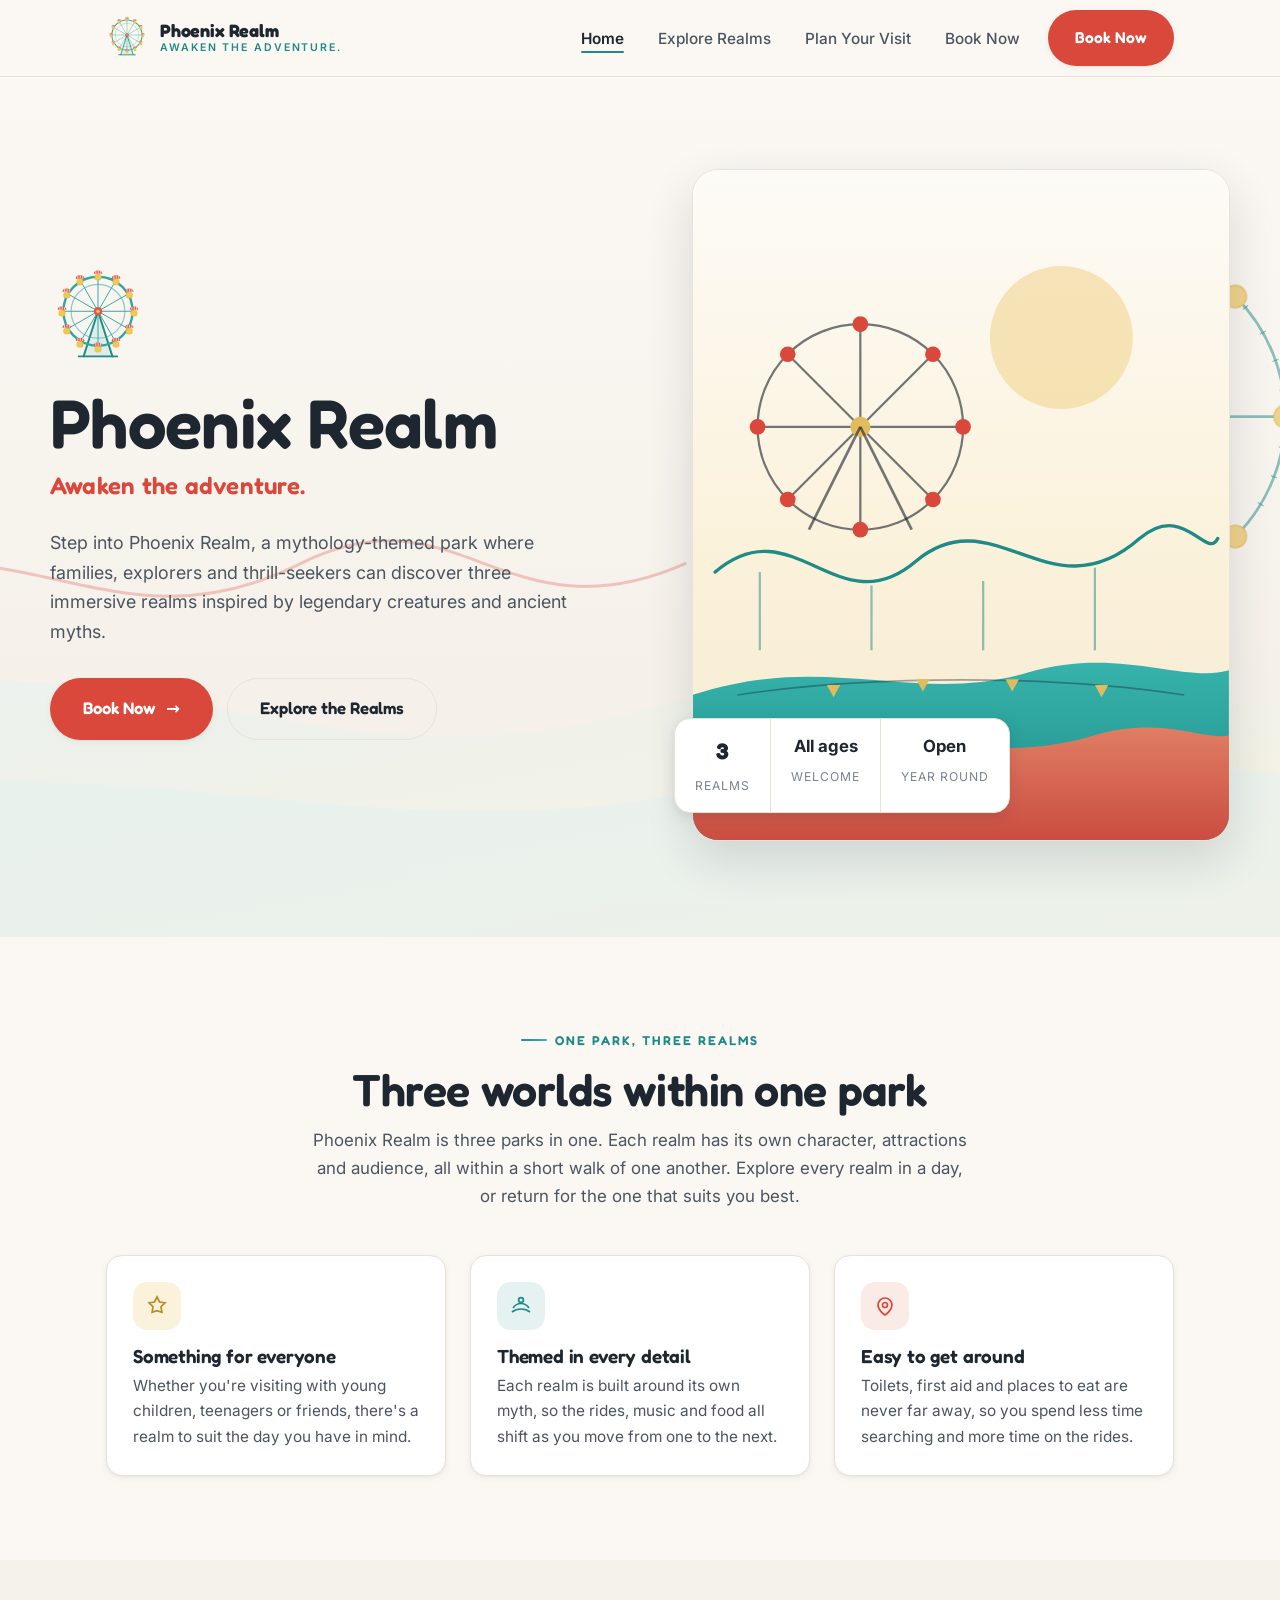
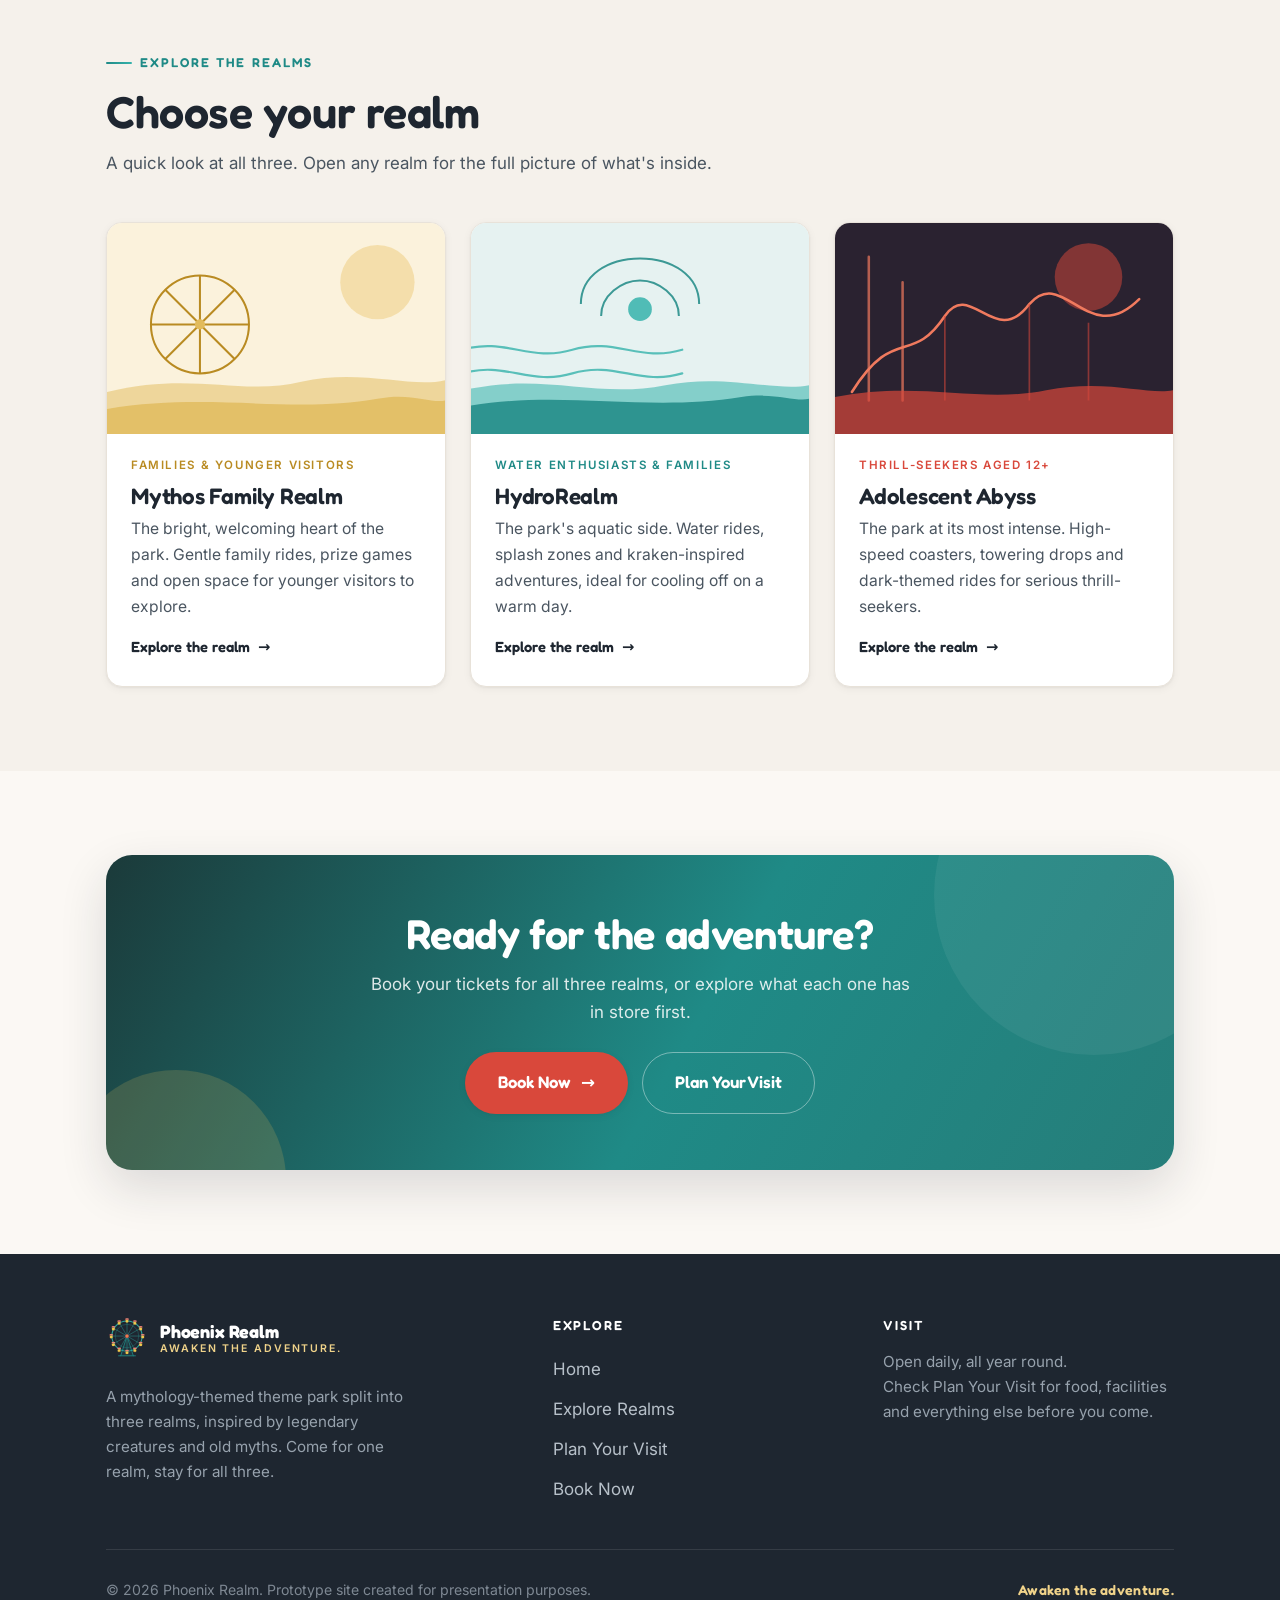
==== index.html @ ed914e1c "Add live open/closed status to opening hours - Badge on the Opening Hours card shows "Open now · clo" ====
<!DOCTYPE html>
<html lang="en">
<head>
  <meta charset="UTF-8" />
  <meta name="viewport" content="width=device-width, initial-scale=1.0" />
  <title>Phoenix Realm — Awaken the adventure.</title>
  <meta name="description" content="Phoenix Realm is a mythology-themed park with three realms inspired by legendary creatures and ancient myths. Awaken the adventure." />
  <link rel="icon" type="image/svg+xml" href="assets/logo.svg?v=17" />
  <link rel="preconnect" href="https://fonts.googleapis.com" />
  <link rel="preconnect" href="https://fonts.gstatic.com" crossorigin />
  <link href="https://fonts.googleapis.com/css2?family=Fredoka:wght@400;500;600;700&family=Inter:wght@400;500;600&display=swap" rel="stylesheet" />
  <link rel="stylesheet" href="css/styles.css?v=17" />
</head>
<body>

  <!-- ============ NAVBAR ============ -->
  <header class="nav" id="top">
    <div class="container nav__inner">
      <a class="brand" href="index.html" aria-label="Phoenix Realm home">
        <img class="brand__logo" src="assets/logo.svg?v=17" alt="Phoenix Realm logo" />
        <span class="brand__text">
          <span class="brand__name">Phoenix Realm</span>
          <span class="brand__tag">Awaken the adventure.</span>
        </span>
      </a>
      <nav class="nav__actions" aria-label="Primary">
        <ul class="nav__links">
          <li><a class="nav__link" href="index.html">Home</a></li>
          <li><a class="nav__link" href="realms.html">Explore Realms</a></li>
          <li><a class="nav__link" href="plan.html">Plan Your Visit</a></li>
          <li><a class="nav__link" href="book.html">Book Now</a></li>
          <li><a class="btn nav__cta" href="book.html">Book Now</a></li>
        </ul>
        <button class="nav__toggle" type="button" aria-label="Toggle navigation" aria-expanded="false" aria-controls="primary-nav"><span></span></button>
      </nav>
    </div>
  </header>

  <main>
    <!-- ============ HERO ============ -->
    <section class="hero">
      <div class="hero__bg" aria-hidden="true">
        <svg viewBox="0 0 1440 760" preserveAspectRatio="xMidYMid slice" xmlns="http://www.w3.org/2000/svg">
          <defs>
            <linearGradient id="sky" x1="0" y1="0" x2="0" y2="1">
              <stop offset="0" stop-color="#FBF8F4"/>
              <stop offset="1" stop-color="#F3EEE6"/>
            </linearGradient>
            <linearGradient id="flow1" x1="0" y1="0" x2="1" y2="1">
              <stop offset="0" stop-color="#E6F2F1"/>
              <stop offset="1" stop-color="#FBF2DC"/>
            </linearGradient>
          </defs>
          <rect width="1440" height="760" fill="url(#sky)"/>
          <!-- flowing shapes -->
          <path d="M-50 560 C260 470 420 640 720 560 C1010 485 1180 610 1500 520 L1500 800 L-50 800 Z" fill="url(#flow1)" opacity="0.7"/>
          <path d="M-50 640 C300 580 500 700 820 620 C1120 545 1260 660 1500 600 L1500 800 L-50 800 Z" fill="#E6F2F1" opacity="0.55"/>
          <!-- ferris wheel silhouette (clean line) -->
          <g transform="translate(1140 300)" stroke="#1F8A86" stroke-opacity="0.5" fill="none" stroke-width="2.4">
            <circle cx="0" cy="0" r="150"/>
            <circle cx="0" cy="0" r="150" stroke-dasharray="1 26" stroke-width="6"/>
            <circle cx="0" cy="0" r="16" fill="#E2BB5C" stroke="none"/>
            <g>
              <line x1="0" y1="0" x2="0" y2="-150"/><line x1="0" y1="0" x2="0" y2="150"/>
              <line x1="0" y1="0" x2="-150" y2="0"/><line x1="0" y1="0" x2="150" y2="0"/>
              <line x1="0" y1="0" x2="106" y2="-106"/><line x1="0" y1="0" x2="-106" y2="-106"/>
              <line x1="0" y1="0" x2="106" y2="106"/><line x1="0" y1="0" x2="-106" y2="106"/>
            </g>
            <g fill="#F0D38A" stroke="#E2BB5C" stroke-width="1.6">
              <circle cx="0" cy="-150" r="10"/><circle cx="0" cy="150" r="10"/>
              <circle cx="-150" cy="0" r="10"/><circle cx="150" cy="0" r="10"/>
              <circle cx="106" cy="-106" r="10"/><circle cx="-106" cy="-106" r="10"/>
              <circle cx="106" cy="106" r="10"/><circle cx="-106" cy="106" r="10"/>
            </g>
            <line x1="-70" y1="150" x2="0" y2="6" stroke-width="3"/>
            <line x1="70" y1="150" x2="0" y2="6" stroke-width="3"/>
          </g>
          <!-- faint coaster line -->
          <path d="M-40 470 C160 360 240 520 420 430 C560 360 600 500 760 430" fill="none" stroke="#D9483B" stroke-opacity="0.28" stroke-width="2.6" stroke-linecap="round"/>
        </svg>
      </div>

      <div class="container hero__inner">
        <div class="hero__copy reveal">
          <img class="hero__logo" src="assets/logo.svg?v=17" alt="Phoenix Realm" />
          <h1>Phoenix Realm</h1>
          <p class="hero__slogan">Awaken the adventure.</p>
          <p class="hero__intro">Step into Phoenix Realm, a mythology-themed park where families, explorers and thrill-seekers can discover three immersive realms inspired by legendary creatures and ancient myths.</p>
          <div class="hero__actions">
            <a class="btn btn--lg" href="book.html">Book Now <span class="arrow" aria-hidden="true">&rarr;</span></a>
            <a class="btn btn--ghost btn--lg" href="realms.html">Explore the Realms</a>
          </div>
        </div>

        <div class="hero__art reveal">
          <div class="hero__art-card">
            <svg viewBox="0 0 480 600" preserveAspectRatio="xMidYMid slice" xmlns="http://www.w3.org/2000/svg" role="img" aria-label="Stylised illustration of the Phoenix Realm park at dusk">
              <defs>
                <linearGradient id="hg" x1="0" y1="0" x2="0" y2="1">
                  <stop offset="0" stop-color="#FDFBF7"/>
                  <stop offset="0.55" stop-color="#FBF2DC"/>
                  <stop offset="1" stop-color="#F6E9CF"/>
                </linearGradient>
                <linearGradient id="hill" x1="0" y1="0" x2="0" y2="1">
                  <stop offset="0" stop-color="#36B3AC"/>
                  <stop offset="1" stop-color="#1F8A86"/>
                </linearGradient>
                <linearGradient id="hill2" x1="0" y1="0" x2="0" y2="1">
                  <stop offset="0" stop-color="#F07A5E"/>
                  <stop offset="1" stop-color="#D9483B"/>
                </linearGradient>
              </defs>
              <rect width="480" height="600" fill="url(#hg)"/>
              <circle cx="330" cy="150" r="64" fill="#F0D38A" opacity="0.55"/>
              <!-- ferris wheel -->
              <g transform="translate(150 230)" stroke="#1E2630" stroke-opacity="0.62" fill="none" stroke-width="2">
                <circle r="92"/>
                <g>
                  <line x2="0" y2="-92"/><line x2="0" y2="92"/><line x1="-92" x2="92"/>
                  <line x1="-65" y1="-65" x2="65" y2="65"/><line x1="65" y1="-65" x2="-65" y2="65"/>
                </g>
                <g fill="#D9483B" stroke="none">
                  <circle cy="-92" r="7"/><circle cy="92" r="7"/><circle cx="-92" r="7"/><circle cx="92" r="7"/>
                  <circle cx="-65" cy="-65" r="7"/><circle cx="65" cy="65" r="7"/><circle cx="65" cy="-65" r="7"/><circle cx="-65" cy="65" r="7"/>
                </g>
                <circle r="9" fill="#E2BB5C" stroke="none"/>
                <line x1="-46" y1="92" y2="0" stroke-width="2.4"/><line x1="46" y1="92" y2="0" stroke-width="2.4"/>
              </g>
              <!-- coaster track -->
              <path d="M20 360 C90 300 130 410 200 350 C270 292 320 400 400 330 C440 296 460 350 470 330" fill="none" stroke="#1F8A86" stroke-width="3" stroke-linecap="round"/>
              <g stroke="#1F8A86" stroke-width="2" opacity="0.5">
                <line x1="60" y1="360" x2="60" y2="430"/><line x1="160" y1="372" x2="160" y2="430"/>
                <line x1="260" y1="368" x2="260" y2="430"/><line x1="360" y1="356" x2="360" y2="430"/>
              </g>
              <!-- hills -->
              <path d="M0 470 C120 430 200 480 300 450 C380 426 440 460 480 448 L480 600 L0 600 Z" fill="url(#hill)"/>
              <path d="M0 520 C140 486 250 540 360 506 C420 488 460 512 480 506 L480 600 L0 600 Z" fill="url(#hill2)" opacity="0.92"/>
              <!-- pennant flags -->
              <g stroke="#1E2630" stroke-opacity="0.4" stroke-width="1.4" fill="none">
                <path d="M40 470 C160 452 320 452 440 470"/>
              </g>
              <g fill="#E2BB5C">
                <path d="M120 461 l12 0 -6 11 z"/><path d="M200 456 l12 0 -6 11 z"/><path d="M280 456 l12 0 -6 11 z"/><path d="M360 461 l12 0 -6 11 z"/>
              </g>
            </svg>
          </div>
          <div class="hero__stats" aria-hidden="true">
            <div class="hero__stat"><b>3</b><span>Realms</span></div>
            <div class="hero__stat"><b class="is-word">All ages</b><span>Welcome</span></div>
            <div class="hero__stat"><b class="is-word">Open</b><span>Year round</span></div>
          </div>
        </div>
      </div>
    </section>

    <!-- ============ INTRO / VALUE ============ -->
    <section class="section">
      <div class="container">
        <div class="section-head section-head--center reveal">
          <span class="eyebrow eyebrow--center">One park, three realms</span>
          <h2>Three worlds within one park</h2>
          <p>Phoenix Realm is three parks in one. Each realm has its own character, attractions and audience, all within a short walk of one another. Explore every realm in a day, or return for the one that suits you best.</p>
        </div>
        <div class="grid grid--3">
          <article class="card feature reveal">
            <div class="chip chip--gold" aria-hidden="true">
              <svg viewBox="0 0 24 24"><path d="M12 3l2.5 5 5.5.8-4 3.9.9 5.5L12 16.6 7.1 18.2 8 12.7 4 8.8 9.5 8 12 3z"/></svg>
            </div>
            <h3>Something for everyone</h3>
            <p>Whether you're visiting with young children, teenagers or friends, there's a realm to suit the day you have in mind.</p>
          </article>
          <article class="card feature reveal">
            <div class="chip" aria-hidden="true">
              <svg viewBox="0 0 24 24"><path d="M4 14c2-3 4.5-4.5 8-4.5S18 11 20 14"/><path d="M3 18c2.5-2 5.5-3 9-3s6.5 1 9 3"/><circle cx="12" cy="6" r="2.4"/></svg>
            </div>
            <h3>Themed in every detail</h3>
            <p>Each realm is built around its own myth, so the rides, music and food all shift as you move from one to the next.</p>
          </article>
          <article class="card feature reveal">
            <div class="chip chip--coral" aria-hidden="true">
              <svg viewBox="0 0 24 24"><path d="M12 21s-7-4.4-7-10a7 7 0 0114 0c0 5.6-7 10-7 10z"/><circle cx="12" cy="11" r="2.5"/></svg>
            </div>
            <h3>Easy to get around</h3>
            <p>Toilets, first aid and places to eat are never far away, so you spend less time searching and more time on the rides.</p>
          </article>
        </div>
      </div>
    </section>

    <!-- ============ REALM PREVIEW ============ -->
    <section class="section section--alt">
      <div class="container">
        <div class="section-head reveal">
          <span class="eyebrow">Explore the realms</span>
          <h2>Choose your realm</h2>
          <p>A quick look at all three. Open any realm for the full picture of what's inside.</p>
        </div>
        <div class="grid grid--3">
          <!-- Mythos -->
          <article class="realm-card reveal">
            <div class="realm-card__art">
              <svg viewBox="0 0 400 250" preserveAspectRatio="xMidYMid slice" xmlns="http://www.w3.org/2000/svg" aria-hidden="true">
                <rect width="400" height="250" fill="#FBF2DC"/>
                <circle cx="320" cy="70" r="44" fill="#F0D38A" opacity="0.6"/>
                <g transform="translate(110 120)" stroke="#B98B22" fill="none" stroke-width="2.4">
                  <circle r="58"/><line y2="-58"/><line y2="58"/><line x1="-58"/><line x2="58"/>
                  <line x1="-41" y1="-41" x2="41" y2="41"/><line x1="41" y1="-41" x2="-41" y2="41"/>
                  <circle r="6" fill="#E2BB5C" stroke="none"/>
                </g>
                <path d="M0 200 C100 175 160 205 230 188 C300 172 360 196 400 186 L400 250 L0 250 Z" fill="#E2BB5C" opacity="0.5"/>
                <path d="M0 220 C120 200 220 226 320 208 C360 200 384 214 400 210 L400 250 L0 250 Z" fill="#E2BB5C" opacity="0.8"/>
              </svg>
            </div>
            <div class="realm-card__body">
              <span class="realm-card__tag realm-card__tag--gold">Families &amp; younger visitors</span>
              <h3>Mythos Family Realm</h3>
              <p>The bright, welcoming heart of the park. Gentle family rides, prize games and open space for younger visitors to explore.</p>
              <a class="realm-card__link" href="realms.html#mythos">Explore the realm <span class="arrow" aria-hidden="true">&rarr;</span></a>
            </div>
          </article>
          <!-- Hydro -->
          <article class="realm-card reveal">
            <div class="realm-card__art">
              <svg viewBox="0 0 400 250" preserveAspectRatio="xMidYMid slice" xmlns="http://www.w3.org/2000/svg" aria-hidden="true">
                <rect width="400" height="250" fill="#E6F2F1"/>
                <g transform="translate(200 96)" stroke="#1F8A86" fill="none" stroke-width="2.4" opacity="0.85">
                  <path d="M-70 0 C-70 -34 -38 -54 0 -54 C38 -54 70 -34 70 0"/>
                  <path d="M-46 14 C-46 -10 -22 -28 0 -28 C22 -28 46 -10 46 14"/>
                  <circle cy="6" r="14" fill="#36B3AC" stroke="none"/>
                </g>
                <g fill="none" stroke="#36B3AC" stroke-width="2.6" stroke-linecap="round" opacity="0.8">
                  <path d="M-10 150 C40 135 70 165 120 150 C170 135 200 165 250 150"/>
                  <path d="M-10 178 C40 163 70 193 120 178 C170 163 200 193 250 178"/>
                </g>
                <path d="M0 196 C90 178 150 208 230 192 C300 178 360 200 400 192 L400 250 L0 250 Z" fill="#36B3AC" opacity="0.55"/>
                <path d="M0 216 C110 198 210 224 320 206 C360 200 384 212 400 208 L400 250 L0 250 Z" fill="#1F8A86" opacity="0.85"/>
              </svg>
            </div>
            <div class="realm-card__body">
              <span class="realm-card__tag">Water enthusiasts &amp; families</span>
              <h3>HydroRealm</h3>
              <p>The park's aquatic side. Water rides, splash zones and kraken-inspired adventures, ideal for cooling off on a warm day.</p>
              <a class="realm-card__link" href="realms.html#hydro">Explore the realm <span class="arrow" aria-hidden="true">&rarr;</span></a>
            </div>
          </article>
          <!-- Abyss -->
          <article class="realm-card reveal">
            <div class="realm-card__art">
              <svg viewBox="0 0 400 250" preserveAspectRatio="xMidYMid slice" xmlns="http://www.w3.org/2000/svg" aria-hidden="true">
                <rect width="400" height="250" fill="#2A2230"/>
                <circle cx="300" cy="64" r="40" fill="#D9483B" opacity="0.5"/>
                <path d="M40 40 L40 210 M80 70 L80 210" stroke="#F07A5E" stroke-width="3" stroke-linecap="round" opacity="0.7"/>
                <path d="M20 200 C70 120 90 170 130 110 C160 66 190 150 230 96 C270 50 300 150 360 90" fill="none" stroke="#F07A5E" stroke-width="3" stroke-linecap="round"/>
                <g stroke="#D9483B" stroke-width="2" opacity="0.55">
                  <line x1="130" y1="110" x2="130" y2="210"/><line x1="230" y1="96" x2="230" y2="210"/><line x1="300" y1="118" x2="300" y2="210"/>
                </g>
                <path d="M0 206 C100 186 170 214 250 198 C320 184 370 204 400 198 L400 250 L0 250 Z" fill="#D9483B" opacity="0.7"/>
              </svg>
            </div>
            <div class="realm-card__body">
              <span class="realm-card__tag realm-card__tag--coral">Thrill-seekers aged 12+</span>
              <h3>Adolescent Abyss</h3>
              <p>The park at its most intense. High-speed coasters, towering drops and dark-themed rides for serious thrill-seekers.</p>
              <a class="realm-card__link" href="realms.html#abyss">Explore the realm <span class="arrow" aria-hidden="true">&rarr;</span></a>
            </div>
          </article>
        </div>
      </div>
    </section>

    <!-- ============ CTA BAND ============ -->
    <section class="section">
      <div class="container">
        <div class="cta-band reveal">
          <h2>Ready for the adventure?</h2>
          <p>Book your tickets for all three realms, or explore what each one has in store first.</p>
          <div class="actions">
            <a class="btn btn--lg" href="book.html">Book Now <span class="arrow" aria-hidden="true">&rarr;</span></a>
            <a class="btn btn--ghost btn--lg" href="plan.html">Plan Your Visit</a>
          </div>
        </div>
      </div>
    </section>
  </main>

  <!-- ============ FOOTER ============ -->
  <footer class="footer">
    <div class="container">
      <div class="footer__top">
        <div>
          <a class="brand" href="index.html" aria-label="Phoenix Realm home">
            <img class="brand__logo" src="assets/logo.svg?v=17" alt="" />
            <span class="brand__text">
              <span class="brand__name">Phoenix Realm</span>
              <span class="brand__tag">Awaken the adventure.</span>
            </span>
          </a>
          <p class="footer__about">A mythology-themed theme park split into three realms, inspired by legendary creatures and old myths. Come for one realm, stay for all three.</p>
        </div>
        <div class="footer__col">
          <h4>Explore</h4>
          <ul>
            <li><a href="index.html">Home</a></li>
            <li><a href="realms.html">Explore Realms</a></li>
            <li><a href="plan.html">Plan Your Visit</a></li>
            <li><a href="book.html">Book Now</a></li>
          </ul>
        </div>
        <div class="footer__col">
          <h4>Visit</h4>
          <p>Open daily, all year round.<br />Check Plan Your Visit for food, facilities and everything else before you come.</p>
        </div>
      </div>
      <div class="footer__bottom">
        <p>&copy; <span data-year>2026</span> Phoenix Realm. Prototype site created for presentation purposes.</p>
        <p class="slogan">Awaken the adventure.</p>
      </div>
    </div>
  </footer>

  <script src="js/main.js?v=17"></script>
</body>
</html>
---- css/styles.css ----
/* =========================================================
   Phoenix Realm — Design System
   Palette: coral-red, teal, pale gold, off-white, charcoal/navy
   ========================================================= */

:root {
  /* Brand */
  --coral: #D9483B;
  --coral-soft: #F07A5E;
  --coral-tint: #FBEBE7;
  --teal: #1F8A86;
  --teal-soft: #36B3AC;
  --teal-tint: #E6F2F1;
  --gold: #E2BB5C;
  --gold-soft: #F0D38A;
  --gold-tint: #FBF2DC;

  /* Neutrals */
  --bg: #FBF8F4;
  --surface: #FFFFFF;
  --surface-alt: #F5F1EB;
  --ink: #1E2630;        /* charcoal/navy text */
  --ink-soft: #4A5560;
  --ink-muted: #7A848E;
  --line: #E8E2D9;

  /* Effects */
  --shadow-sm: 0 1px 2px rgba(30,38,48,.05), 0 2px 8px rgba(30,38,48,.05);
  --shadow-md: 0 6px 18px rgba(30,38,48,.08), 0 2px 6px rgba(30,38,48,.05);
  --shadow-lg: 0 18px 48px rgba(30,38,48,.14);
  --radius: 16px;
  --radius-sm: 10px;
  --radius-lg: 26px;
  --ring: 0 0 0 3px rgba(31,138,134,.35);

  --maxw: 1180px;
  --ease: cubic-bezier(.22,.61,.36,1);

  --font-display: "Fredoka", "Trebuchet MS", system-ui, sans-serif;
  --font-body: "Inter", system-ui, -apple-system, "Segoe UI", Roboto, sans-serif;
}

/* ---------- Reset ---------- */
*,*::before,*::after { box-sizing: border-box; }
* { margin: 0; }
html { scroll-behavior: smooth; -webkit-text-size-adjust: 100%; }
body {
  font-family: var(--font-body);
  color: var(--ink);
  background: var(--bg);
  line-height: 1.65;
  font-size: 17px;
  -webkit-font-smoothing: antialiased;
  text-rendering: optimizeLegibility;
}
img, svg { display: block; max-width: 100%; }
a { color: inherit; text-decoration: none; }
button { font: inherit; cursor: pointer; }
ul { list-style: none; padding: 0; }

h1,h2,h3,h4 {
  font-family: var(--font-display);
  line-height: 1.12;
  letter-spacing: -0.01em;
  color: var(--ink);
  font-weight: 600;
}

::selection { background: var(--coral-soft); color: #fff; }

/* ---------- Layout helpers ---------- */
.container { width: 100%; max-width: var(--maxw); margin-inline: auto; padding-inline: clamp(22px, 5vw, 56px); }
.section { padding: 84px 0; }
.section--tight { padding: 56px 0; }
.section--alt { background: var(--surface-alt); }

.eyebrow {
  display: inline-flex; align-items: center; gap: 8px;
  font-family: var(--font-display);
  font-size: .8rem; font-weight: 600;
  letter-spacing: .16em; text-transform: uppercase;
  color: var(--teal);
}
.eyebrow::before {
  content: ""; width: 26px; height: 2px; border-radius: 2px;
  background: linear-gradient(90deg, var(--teal), var(--teal-soft));
}
.eyebrow--center { justify-content: center; }

.section-head { max-width: 660px; margin-bottom: 44px; }
.section-head--center { margin-inline: auto; text-align: center; }
.section-head h2 { font-size: clamp(1.9rem, 3.6vw, 2.8rem); margin: 14px 0 12px; }
.section-head p { color: var(--ink-soft); font-size: 1.06rem; }

.lead { font-size: 1.15rem; color: var(--ink-soft); }

/* ---------- Buttons ---------- */
.btn {
  --btn-bg: var(--coral);
  display: inline-flex; align-items: center; justify-content: center; gap: 10px;
  padding: 14px 26px;
  border-radius: 999px;
  font-family: var(--font-display);
  font-weight: 600; font-size: .98rem;
  border: 1.5px solid transparent;
  background: var(--btn-bg);
  color: #fff;
  box-shadow: var(--shadow-sm);
  transition: transform .25s var(--ease), box-shadow .25s var(--ease), background .25s var(--ease), color .25s var(--ease);
  white-space: nowrap;
}
.btn:hover { transform: translateY(-2px); box-shadow: var(--shadow-md); background: var(--coral-soft); }
.btn:active { transform: translateY(0); }
.btn:focus-visible { outline: none; box-shadow: var(--ring); }

.btn--ghost {
  background: transparent; color: var(--ink);
  border-color: var(--line);
  box-shadow: none;
}
.btn--ghost:hover { background: var(--surface); border-color: var(--teal); color: var(--teal); transform: translateY(-2px); }

.btn--teal { --btn-bg: var(--teal); }
.btn--teal:hover { background: var(--teal-soft); }

.btn--lg { padding: 16px 32px; font-size: 1.05rem; }
.btn .arrow { transition: transform .25s var(--ease); }
.btn:hover .arrow { transform: translateX(4px); }

/* ---------- Navbar ---------- */
.nav {
  position: sticky; top: 0; z-index: 60;
  background: rgba(251,248,244,.82);
  backdrop-filter: saturate(160%) blur(14px);
  border-bottom: 1px solid var(--line);
}
.nav__inner {
  display: flex; align-items: center; justify-content: space-between;
  height: 76px;
}
.brand { display: inline-flex; align-items: center; gap: 12px; }
.brand__logo { width: 42px; height: 42px; }
.brand__text { display: flex; flex-direction: column; line-height: 1; }
.brand__name {
  font-family: var(--font-display); font-weight: 700; font-size: 1.12rem;
  letter-spacing: -.01em; color: var(--ink);
}
.brand__tag {
  font-size: .66rem; letter-spacing: .18em; text-transform: uppercase;
  color: var(--teal); font-weight: 600; margin-top: 3px;
}

.nav__links { display: flex; align-items: center; gap: 6px; }
.nav__link {
  position: relative;
  padding: 9px 14px; border-radius: 999px;
  font-weight: 500; font-size: .96rem; color: var(--ink-soft);
  transition: color .2s var(--ease), background .2s var(--ease);
}
.nav__link::after {
  content: ""; position: absolute; left: 14px; right: 14px; bottom: 4px;
  height: 2px; border-radius: 2px; background: var(--teal);
  transform: scaleX(0); transform-origin: center; transition: transform .25s var(--ease);
}
.nav__link:hover { color: var(--ink); }
.nav__link:hover::after { transform: scaleX(1); }
.nav__link.is-active { color: var(--ink); font-weight: 600; }
.nav__link.is-active::after { transform: scaleX(1); }

.nav__cta { margin-left: 8px; }
.nav__actions { display: flex; align-items: center; gap: 8px; }

.nav__toggle {
  display: none; width: 44px; height: 44px; border-radius: 12px;
  border: 1px solid var(--line); background: var(--surface);
  align-items: center; justify-content: center;
}
.nav__toggle span, .nav__toggle span::before, .nav__toggle span::after {
  content: ""; display: block; width: 20px; height: 2px; border-radius: 2px;
  background: var(--ink); position: relative; transition: .25s var(--ease);
}
.nav__toggle span::before { position: absolute; top: -6px; }
.nav__toggle span::after { position: absolute; top: 6px; }
.nav.is-open .nav__toggle span { background: transparent; }
.nav.is-open .nav__toggle span::before { top: 0; transform: rotate(45deg); }
.nav.is-open .nav__toggle span::after { top: 0; transform: rotate(-45deg); }

/* ---------- Hero ---------- */
.hero { position: relative; overflow: hidden; background: var(--bg); }
.hero__bg { position: absolute; inset: 0; z-index: 0; pointer-events: none; }
.hero__bg svg { width: 100%; height: 100%; }
.hero__inner {
  position: relative; z-index: 2;
  display: grid; grid-template-columns: 1.05fr .95fr; gap: 48px; align-items: center;
  padding: 92px 0 96px;
}
.hero__logo { width: 96px; height: 96px; margin-bottom: 22px; }
.hero h1 {
  font-size: clamp(2.6rem, 5.4vw, 4.3rem);
  line-height: 1.02; margin-bottom: 8px;
}
.hero__slogan {
  font-family: var(--font-display); font-weight: 600;
  font-size: clamp(1.1rem, 2.2vw, 1.5rem);
  color: var(--coral); letter-spacing: .01em; margin-bottom: 22px;
}
.hero__intro { font-size: 1.12rem; color: var(--ink-soft); max-width: 540px; margin-bottom: 32px; }
.hero__actions { display: flex; flex-wrap: wrap; gap: 14px; }
.hero__art { position: relative; }
.hero__art-card {
  position: relative; border-radius: var(--radius-lg);
  background: var(--surface); box-shadow: var(--shadow-lg);
  overflow: hidden; aspect-ratio: 4/5;
  border: 1px solid var(--line);
}
.hero__art-card svg { width: 100%; height: 100%; }

.hero__stats {
  position: absolute; left: -18px; bottom: 28px;
  display: flex; gap: 0; background: var(--surface);
  border: 1px solid var(--line); border-radius: var(--radius);
  box-shadow: var(--shadow-md); overflow: hidden;
}
.hero__stat { padding: 14px 20px; text-align: center; }
.hero__stat + .hero__stat { border-left: 1px solid var(--line); }
.hero__stat b { display: block; font-family: var(--font-display); font-size: 1.4rem; color: var(--ink); }
.hero__stat b.is-word { font-family: var(--font-body); font-weight: 700; font-size: 1.05rem; }
.hero__stat span { font-size: .76rem; letter-spacing: .08em; text-transform: uppercase; color: var(--ink-muted); }

/* ---------- Page header (interior pages) ---------- */
.pagehead { position: relative; overflow: hidden; padding: 72px 0 64px; background: var(--surface-alt); border-bottom: 1px solid var(--line); }
.pagehead__bg { position: absolute; inset: 0; z-index: 0; opacity: .9; }
.pagehead__inner { position: relative; z-index: 2; max-width: 720px; }
.pagehead h1 { font-size: clamp(2.2rem, 4.6vw, 3.4rem); margin: 14px 0 14px; }
.pagehead p { color: var(--ink-soft); font-size: 1.12rem; max-width: 620px; }

/* ---------- Cards (generic) ---------- */
.grid { display: grid; gap: 24px; }
.grid--3 { grid-template-columns: repeat(3, 1fr); }
.grid--4 { grid-template-columns: repeat(4, 1fr); }
.grid--2 { grid-template-columns: repeat(2, 1fr); }

.card {
  background: var(--surface); border: 1px solid var(--line);
  border-radius: var(--radius); padding: 26px;
  box-shadow: var(--shadow-sm);
  transition: transform .3s var(--ease), box-shadow .3s var(--ease), border-color .3s var(--ease);
}
.card:hover { transform: translateY(-4px); box-shadow: var(--shadow-md); border-color: #ddd6cb; }

/* Icon chip */
.chip {
  width: 48px; height: 48px; border-radius: 14px;
  display: grid; place-items: center; margin-bottom: 16px;
  background: var(--teal-tint); color: var(--teal);
}
.chip svg { width: 24px; height: 24px; stroke: currentColor; fill: none; stroke-width: 1.7; }
.chip--coral { background: var(--coral-tint); color: var(--coral); }
.chip--gold { background: var(--gold-tint); color: #B98B22; }

/* ---------- Realm preview cards (Home) ---------- */
.realm-card {
  position: relative; overflow: hidden;
  border-radius: var(--radius); border: 1px solid var(--line);
  background: var(--surface); box-shadow: var(--shadow-sm);
  transition: transform .3s var(--ease), box-shadow .3s var(--ease);
  display: flex; flex-direction: column;
}
.realm-card:hover { transform: translateY(-5px); box-shadow: var(--shadow-lg); }
.realm-card__art { aspect-ratio: 16/10; position: relative; }
.realm-card__art svg { width: 100%; height: 100%; }
.realm-card__body { padding: 22px 24px 26px; }
.realm-card__tag {
  font-size: .72rem; letter-spacing: .14em; text-transform: uppercase;
  font-weight: 600; color: var(--teal); margin-bottom: 8px; display: block;
}
.realm-card__tag--coral { color: var(--coral); }
.realm-card__tag--gold { color: #B98B22; }
.realm-card h3 { font-size: 1.4rem; margin-bottom: 8px; }
.realm-card p { color: var(--ink-soft); font-size: .98rem; }
.realm-card__link {
  margin-top: 16px; display: inline-flex; align-items: center; gap: 8px;
  font-family: var(--font-display); font-weight: 600; font-size: .92rem; color: var(--ink);
}
.realm-card__link .arrow { transition: transform .25s var(--ease); }
.realm-card:hover .realm-card__link .arrow { transform: translateX(4px); }

/* ---------- Full realm sections (Explore) ---------- */
.realm {
  display: grid; grid-template-columns: 1fr 1fr; gap: 56px; align-items: center;
  padding: 64px 0; border-top: 1px solid var(--line);
}
.realm:first-of-type { border-top: none; }
.realm--rev .realm__media { order: 2; }
.realm__media {
  border-radius: var(--radius-lg); overflow: hidden;
  box-shadow: var(--shadow-lg); border: 1px solid var(--line);
  aspect-ratio: 5/4; background: var(--surface);
}
.realm__media svg { width: 100%; height: 100%; }
.realm__tag {
  font-size: .76rem; letter-spacing: .14em; text-transform: uppercase; font-weight: 600;
}
.realm h2 { font-size: clamp(1.8rem, 3.4vw, 2.6rem); margin: 12px 0 6px; }
.realm__atmos { font-family: var(--font-display); font-weight: 600; color: var(--ink-soft); margin-bottom: 14px; }
.realm__desc { color: var(--ink-soft); margin-bottom: 22px; }
.realm__meta { display: flex; flex-wrap: wrap; gap: 10px 22px; margin-bottom: 22px; }
.realm__meta div { font-size: .92rem; }
.realm__meta span { display: block; font-size: .72rem; letter-spacing: .12em; text-transform: uppercase; color: var(--ink-muted); margin-bottom: 2px; }
.realm__focus { display: flex; flex-wrap: wrap; gap: 10px; }
.tag-pill {
  display: inline-flex; align-items: center; gap: 8px;
  padding: 8px 14px; border-radius: 999px;
  background: var(--surface-alt); border: 1px solid var(--line);
  font-size: .88rem; color: var(--ink-soft); font-weight: 500;
  transition: background .25s var(--ease), color .25s var(--ease), border-color .25s var(--ease);
}
.tag-pill:hover { background: var(--teal-tint); color: var(--teal); border-color: transparent; }
.tag-pill .dot { width: 7px; height: 7px; border-radius: 50%; background: var(--teal); }

/* Accent theming per realm */
.realm--mythos .realm__tag { color: var(--gold); color: #B98B22; }
.realm--mythos .tag-pill:hover { background: var(--gold-tint); color: #9a7212; }
.realm--mythos .tag-pill .dot { background: var(--gold); }
.realm--hydro .realm__tag { color: var(--teal); }
.realm--hydro .tag-pill .dot { background: var(--teal); }
.realm--abyss .realm__tag { color: var(--coral); }
.realm--abyss .tag-pill:hover { background: var(--coral-tint); color: var(--coral); }
.realm--abyss .tag-pill .dot { background: var(--coral); }

/* ---------- Facility / feature cards ---------- */
.feature h3 { font-size: 1.18rem; margin-bottom: 6px; }
.feature p { color: var(--ink-soft); font-size: .96rem; }

.stat-strip { display: grid; grid-template-columns: repeat(4,1fr); gap: 18px; }
.stat-box {
  background: var(--surface); border: 1px solid var(--line); border-radius: var(--radius);
  padding: 24px; text-align: center; box-shadow: var(--shadow-sm);
  transition: transform .3s var(--ease), box-shadow .3s var(--ease);
}
.stat-box:hover { transform: translateY(-4px); box-shadow: var(--shadow-md); }
.stat-box b { font-family: var(--font-display); font-size: 2.1rem; color: var(--coral); display: block; }
.stat-box span { color: var(--ink-soft); font-size: .95rem; }

/* ---------- Food cards ---------- */
.food-grid { grid-template-columns: repeat(4,1fr); }
.food-card {
  background: var(--surface); border: 1px solid var(--line); border-radius: var(--radius-sm);
  padding: 18px; display: flex; align-items: center; gap: 14px;
  box-shadow: var(--shadow-sm);
  transition: transform .25s var(--ease), box-shadow .25s var(--ease), border-color .25s var(--ease);
}
.food-card:hover { transform: translateY(-3px); box-shadow: var(--shadow-md); border-color: var(--gold); }
.food-card__icon {
  width: 42px; height: 42px; border-radius: 11px; flex: none;
  display: grid; place-items: center; background: var(--gold-tint); color: #B98B22;
}
.food-card__icon svg { width: 22px; height: 22px; stroke: currentColor; fill: none; stroke-width: 1.6; }
.food-card b { font-family: var(--font-display); font-size: .98rem; font-weight: 600; display: block; }
.food-card span { font-size: .8rem; color: var(--ink-muted); }

/* ---------- Mini map ---------- */
.map {
  background: var(--surface); border: 1px solid var(--line); border-radius: var(--radius-lg);
  padding: 14px; box-shadow: var(--shadow-md); overflow: hidden;
}
.map svg { width: 100%; height: auto; border-radius: var(--radius); }
.map-legend { display: flex; flex-wrap: wrap; gap: 14px 26px; margin-top: 18px; padding: 0 8px 6px; }
.map-legend div { display: flex; align-items: center; gap: 9px; font-size: .9rem; color: var(--ink-soft); }
.map-legend .swatch { width: 14px; height: 14px; border-radius: 5px; }

/* ---------- Ticket cards ---------- */
.ticket-grid { grid-template-columns: repeat(4,1fr); }
.ticket {
  position: relative; display: flex; flex-direction: column;
  background: var(--surface); border: 1px solid var(--line); border-radius: var(--radius);
  padding: 28px 24px; box-shadow: var(--shadow-sm);
  transition: transform .3s var(--ease), box-shadow .3s var(--ease), border-color .3s var(--ease);
}
.ticket:hover { transform: translateY(-5px); box-shadow: var(--shadow-lg); border-color: var(--coral); }
.ticket--featured { border-color: var(--coral); box-shadow: var(--shadow-md); }
.ticket__badge {
  position: absolute; top: -12px; right: 20px;
  background: var(--coral); color: #fff; font-family: var(--font-display);
  font-size: .72rem; font-weight: 600; letter-spacing: .08em; text-transform: uppercase;
  padding: 6px 12px; border-radius: 999px; box-shadow: var(--shadow-sm);
}
.ticket__name { font-family: var(--font-display); font-weight: 700; font-size: 1.2rem; }
.ticket__age { color: var(--ink-muted); font-size: .9rem; margin-top: 2px; min-height: 2.6em; }
.ticket__price { margin: 16px 0 6px; }
.ticket__price b { font-family: var(--font-display); font-size: 2.4rem; color: var(--coral); }
.ticket__price span { color: var(--ink-muted); font-size: .9rem; }
.ticket__qty { margin-top: auto; padding-top: 18px; }
.ticket__qty-label { font-size: .8rem; letter-spacing: .1em; text-transform: uppercase; color: var(--ink-muted); margin-bottom: 8px; display: block; }

/* Availability status pill */
.ticket__status { display: inline-flex; align-items: center; gap: 7px; font-family: var(--font-display); font-size: .72rem; font-weight: 600; letter-spacing: .06em; text-transform: uppercase; padding: 5px 11px; border-radius: 999px; margin-bottom: 12px; }
.ticket__status::before { content: ""; width: 7px; height: 7px; border-radius: 50%; }
.ticket__status.is-in { background: var(--teal-tint); color: var(--teal); }
.ticket__status.is-in::before { background: var(--teal); }
.ticket__status.is-low { background: var(--gold-tint); color: #9a7212; }
.ticket__status.is-low::before { background: var(--gold); }
.ticket__status.is-out { background: var(--coral-tint); color: var(--coral); }
.ticket__status.is-out::before { background: var(--coral); }

/* Sold-out card state */
.ticket.is-soldout { background: var(--surface-alt); }
.ticket.is-soldout:hover { transform: none; box-shadow: var(--shadow-sm); border-color: var(--line); }
.ticket.is-soldout .ticket__name,
.ticket.is-soldout .ticket__age,
.ticket.is-soldout .ticket__price { opacity: .55; }
.ticket.is-soldout .ticket__price b { color: var(--ink-muted); }
.stepper.is-disabled { opacity: .45; pointer-events: none; }
.stepper.is-disabled button:hover { background: var(--surface-alt); color: var(--ink); }

/* Availability bar */
.avail-bar { display: flex; align-items: center; justify-content: space-between; gap: 16px; flex-wrap: wrap; margin-top: 28px; padding: 14px 20px; background: var(--surface); border: 1px solid var(--line); border-radius: var(--radius); box-shadow: var(--shadow-sm); }
.avail-bar__note { display: inline-flex; align-items: center; gap: 10px; font-size: .92rem; color: var(--ink-soft); }
.avail-bar__dot { width: 9px; height: 9px; border-radius: 50%; background: var(--teal); box-shadow: 0 0 0 4px var(--teal-tint); }
.avail-bar__dot.is-low { background: var(--teal); box-shadow: 0 0 0 4px var(--teal-tint); }
.avail-bar__dot.is-high { background: var(--gold); box-shadow: 0 0 0 4px var(--gold-tint); }
.avail-bar__dot.is-peak { background: var(--coral); box-shadow: 0 0 0 4px var(--coral-tint); }
.avail-bar .btn { padding: 10px 18px; font-size: .9rem; }

.stepper { display: flex; align-items: center; gap: 0; border: 1px solid var(--line); border-radius: 999px; width: fit-content; overflow: hidden; }
.stepper button {
  width: 40px; height: 40px; background: var(--surface-alt); color: var(--ink);
  border: none; font-size: 1.3rem; line-height: 1; display: grid; place-items: center;
  transition: background .2s var(--ease), color .2s var(--ease);
}
.stepper button:hover { background: var(--teal); color: #fff; }
.stepper button:focus-visible { outline: none; box-shadow: var(--ring); }
.stepper input {
  width: 52px; height: 40px; text-align: center; border: none; background: var(--surface);
  font-family: var(--font-display); font-weight: 600; font-size: 1rem; color: var(--ink);
  -moz-appearance: textfield;
}
.stepper input::-webkit-outer-spin-button, .stepper input::-webkit-inner-spin-button { -webkit-appearance: none; margin: 0; }

/* ---------- Booking summary ---------- */
.booking-bar {
  display: grid; grid-template-columns: 1fr auto; gap: 28px; align-items: end;
  background: var(--surface); border: 1px solid var(--line); border-radius: var(--radius-lg);
  padding: 28px; box-shadow: var(--shadow-md);
}
.field label { display: block; font-size: .8rem; letter-spacing: .1em; text-transform: uppercase; color: var(--ink-muted); margin-bottom: 8px; font-weight: 600; }
.field input[type="date"] {
  font: inherit; padding: 13px 16px; border-radius: var(--radius-sm);
  border: 1px solid var(--line); background: var(--surface-alt); color: var(--ink);
  width: 100%; max-width: 280px;
  transition: border-color .2s var(--ease), box-shadow .2s var(--ease);
}
.field input[type="date"]:focus-visible { outline: none; border-color: var(--teal); box-shadow: var(--ring); }
.booking-total { text-align: right; }
.booking-total span { display: block; font-size: .8rem; letter-spacing: .1em; text-transform: uppercase; color: var(--ink-muted); }
.booking-total b { font-family: var(--font-display); font-size: 2.4rem; color: var(--ink); display: block; line-height: 1.1; }
.booking-actions { display: flex; flex-direction: column; align-items: flex-end; gap: 8px; }
.booking-note { font-size: .85rem; color: var(--ink-muted); text-align: center; margin-top: 22px; }

/* ---------- Modal ---------- */
.modal { position: fixed; inset: 0; z-index: 100; display: none; }
.modal.is-open { display: grid; place-items: center; }
.modal__overlay { position: absolute; inset: 0; background: rgba(20,26,33,.5); backdrop-filter: blur(4px); animation: fade .25s var(--ease); }
.modal__box {
  position: relative; z-index: 1; width: min(440px, 92vw);
  background: var(--surface); border-radius: var(--radius-lg); padding: 36px 32px 32px;
  box-shadow: var(--shadow-lg); text-align: center; animation: pop .3s var(--ease);
}
.modal__icon { width: 60px; height: 60px; border-radius: 50%; background: var(--coral-tint); color: var(--coral); display: grid; place-items: center; margin: 0 auto 18px; }
.modal__icon--ok { background: var(--teal-tint); color: var(--teal); }
.modal__icon svg { width: 30px; height: 30px; stroke: currentColor; fill: none; stroke-width: 1.8; }
.modal__box h3 { font-size: 1.4rem; margin-bottom: 10px; }
.modal__box p { color: var(--ink-soft); margin-bottom: 24px; }
.modal__close-x { position: absolute; top: 14px; right: 14px; width: 36px; height: 36px; border-radius: 10px; background: transparent; border: none; color: var(--ink-muted); display: grid; place-items: center; transition: background .2s; }
.modal__close-x:hover { background: var(--surface-alt); color: var(--ink); }

@keyframes fade { from { opacity: 0; } }
@keyframes pop { from { opacity: 0; transform: translateY(12px) scale(.98); } }

/* ---------- CTA band ---------- */
.cta-band {
  position: relative; overflow: hidden;
  border-radius: var(--radius-lg);
  background: linear-gradient(120deg, #1b3a3a 0%, #1F8A86 55%, #267e7a 100%);
  color: #fff; padding: 56px 48px; text-align: center;
  box-shadow: var(--shadow-lg);
}
.cta-band::before, .cta-band::after { content: ""; position: absolute; border-radius: 50%; }
.cta-band::before { width: 320px; height: 320px; background: rgba(255,255,255,.06); top: -120px; right: -80px; }
.cta-band::after { width: 220px; height: 220px; background: rgba(226,187,92,.18); bottom: -120px; left: -40px; }
.cta-band h2 { color: #fff; font-size: clamp(1.8rem,3.4vw,2.6rem); position: relative; }
.cta-band p { color: rgba(255,255,255,.85); max-width: 540px; margin: 12px auto 26px; position: relative; }
.cta-band .btn--ghost { color: #fff; border-color: rgba(255,255,255,.4); }
.cta-band .btn--ghost:hover { background: rgba(255,255,255,.12); color: #fff; border-color: #fff; }
.cta-band .actions { position: relative; display: flex; gap: 14px; justify-content: center; flex-wrap: wrap; }

/* ---------- Info / steps ---------- */
.steps { counter-reset: step; }
.step { display: flex; gap: 18px; align-items: flex-start; }
.step__num {
  flex: none; width: 44px; height: 44px; border-radius: 12px;
  background: var(--teal-tint); color: var(--teal);
  font-family: var(--font-display); font-weight: 700; display: grid; place-items: center;
}
.step h3 { font-size: 1.1rem; margin-bottom: 4px; }
.step p { color: var(--ink-soft); font-size: .96rem; }

/* ---------- FAQ ---------- */
.faq { max-width: 820px; margin-inline: auto; display: grid; gap: 14px; }
.faq__item {
  background: var(--surface); border: 1px solid var(--line); border-radius: var(--radius);
  box-shadow: var(--shadow-sm); overflow: hidden;
  transition: box-shadow .25s var(--ease), border-color .25s var(--ease);
}
.faq__item[open] { box-shadow: var(--shadow-md); border-color: #ddd6cb; }
.faq__item summary {
  list-style: none; cursor: pointer;
  display: flex; align-items: center; justify-content: space-between; gap: 18px;
  padding: 20px 24px;
  font-family: var(--font-display); font-weight: 600; font-size: 1.05rem; color: var(--ink);
}
.faq__item summary::-webkit-details-marker { display: none; }
.faq__item summary:focus-visible { outline: none; box-shadow: var(--ring); border-radius: var(--radius); }
.faq__item summary:hover { color: var(--teal); }
.faq__icon { position: relative; flex: none; width: 22px; height: 22px; }
.faq__icon::before, .faq__icon::after { content: ""; position: absolute; background: var(--teal); border-radius: 2px; transition: transform .25s var(--ease); }
.faq__icon::before { top: 10px; left: 2px; width: 18px; height: 2px; }
.faq__icon::after { left: 10px; top: 2px; width: 2px; height: 18px; }
.faq__item[open] .faq__icon::after { transform: scaleY(0); }
.faq__body { padding: 0 24px 22px; color: var(--ink-soft); }
.faq__body p { margin: 0; }

/* ---------- Opening hours ---------- */
.hours { max-width: 660px; margin-inline: auto; background: var(--surface); border: 1px solid var(--line); border-radius: var(--radius-lg); box-shadow: var(--shadow-md); padding: 10px 30px 26px; }
.hours__list { display: grid; }
.hours__list li { display: flex; align-items: center; justify-content: space-between; gap: 18px; padding: 18px 2px; border-bottom: 1px solid var(--line); }
.hours__list li:last-child { border-bottom: none; }
.hours__day { font-family: var(--font-display); font-weight: 600; color: var(--ink); }
.hours__time { font-family: var(--font-display); font-weight: 600; color: var(--teal); font-size: 1.05rem; }
.hours__note { margin-top: 16px; font-size: .9rem; color: var(--ink-muted); }
.hours__now { text-align: center; margin: 6px 0 4px; }
.hours__status { display: inline-flex; align-items: center; gap: 8px; font-family: var(--font-display); font-weight: 600; font-size: .85rem; letter-spacing: .03em; padding: 7px 15px; border-radius: 999px; background: var(--surface-alt); color: var(--ink-muted); }
.hours__status::before { content: ""; width: 8px; height: 8px; border-radius: 50%; background: currentColor; }
.hours__status.is-open { background: var(--teal-tint); color: var(--teal); }
.hours__status.is-closed { background: var(--coral-tint); color: var(--coral); }

/* ---------- Footer ---------- */
.footer { background: var(--ink); color: #C9D1D9; padding: 64px 0 32px; }
.footer__top { display: grid; grid-template-columns: 1.4fr 1fr 1fr; gap: 40px; padding-bottom: 40px; border-bottom: 1px solid rgba(255,255,255,.1); }
.footer .brand__name { color: #fff; }
.footer .brand__tag { color: var(--gold-soft); }
.footer__about { margin-top: 16px; max-width: 320px; color: #97A2AD; font-size: .95rem; }
.footer__col h4 { color: #fff; font-size: .82rem; letter-spacing: .14em; text-transform: uppercase; margin-bottom: 16px; font-weight: 600; }
.footer__col a { display: inline-block; color: #B7C0C9; padding: 6px 0; transition: color .2s var(--ease), transform .2s var(--ease); }
.footer__col a:hover { color: var(--gold-soft); transform: translateX(3px); }
.footer__col p { color: #97A2AD; font-size: .95rem; }
.footer__bottom { display: flex; justify-content: space-between; align-items: center; gap: 16px; padding-top: 28px; flex-wrap: wrap; }
.footer__bottom p { color: #7E8893; font-size: .88rem; }
.footer__bottom .slogan { color: var(--gold-soft); font-family: var(--font-display); font-weight: 600; letter-spacing: .02em; }

/* ---------- Reveal on scroll ---------- */
.reveal { opacity: 0; transform: translateY(22px); transition: opacity .7s var(--ease), transform .7s var(--ease); }
.reveal.is-in { opacity: 1; transform: none; }

/* ---------- Responsive ---------- */
@media (max-width: 980px) {
  .hero__inner { grid-template-columns: 1fr; gap: 36px; padding: 60px 0 70px; }
  .hero__art { max-width: 440px; }
  .hero__stats { position: static; margin-top: 16px; left: 0; width: fit-content; }
  .realm { grid-template-columns: 1fr; gap: 28px; padding: 48px 0; }
  .realm--rev .realm__media { order: 0; }
  .grid--4, .ticket-grid, .food-grid, .stat-strip { grid-template-columns: repeat(2,1fr); }
  .grid--3 { grid-template-columns: repeat(2,1fr); }
  .booking-bar { grid-template-columns: 1fr; gap: 22px; }
  .booking-total, .booking-actions { text-align: left; align-items: stretch; }
  .booking-total { text-align: left; }
  .footer__top { grid-template-columns: 1fr 1fr; }
}

@media (max-width: 760px) {
  body { font-size: 16px; }
  .section { padding: 60px 0; }
  .nav__links {
    position: absolute; top: 76px; left: 0; right: 0;
    flex-direction: column; align-items: stretch; gap: 4px;
    background: var(--bg); border-bottom: 1px solid var(--line);
    padding: 14px 24px 22px; box-shadow: var(--shadow-md);
    transform: translateY(-12px); opacity: 0; pointer-events: none;
    transition: opacity .25s var(--ease), transform .25s var(--ease);
  }
  .nav.is-open .nav__links { transform: none; opacity: 1; pointer-events: auto; }
  .nav__link { padding: 12px 14px; }
  .nav__link::after { display: none; }
  .nav__cta { margin: 8px 0 0; }
  .nav__toggle { display: flex; }
  .cta-band { padding: 44px 24px; }
}

@media (max-width: 560px) {
  .grid--4, .grid--3, .grid--2, .ticket-grid, .food-grid, .stat-strip { grid-template-columns: 1fr; }
  .footer__top { grid-template-columns: 1fr; gap: 28px; }
  .hero__stats { position: static; margin-top: 18px; left: 0; }
}

@media (prefers-reduced-motion: reduce) {
  * { animation: none !important; transition: none !important; scroll-behavior: auto !important; }
  .reveal { opacity: 1; transform: none; }
}
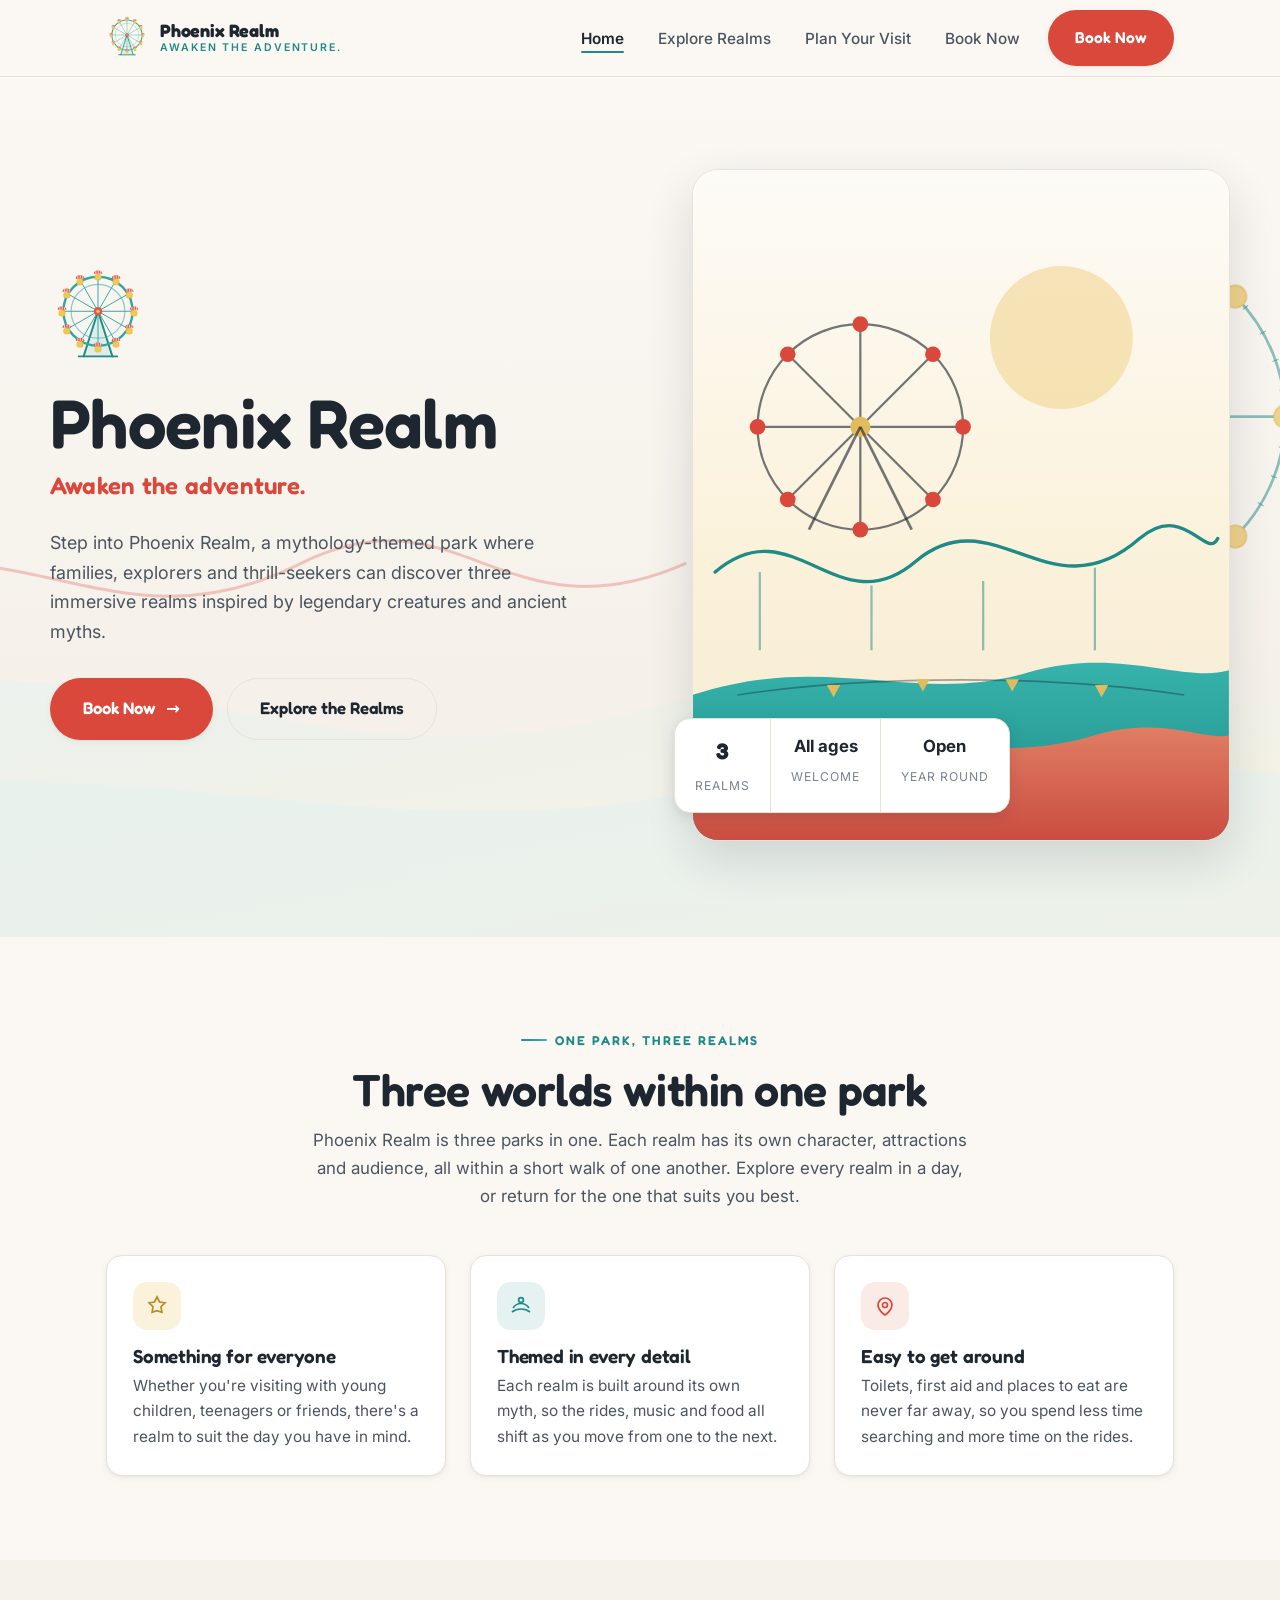
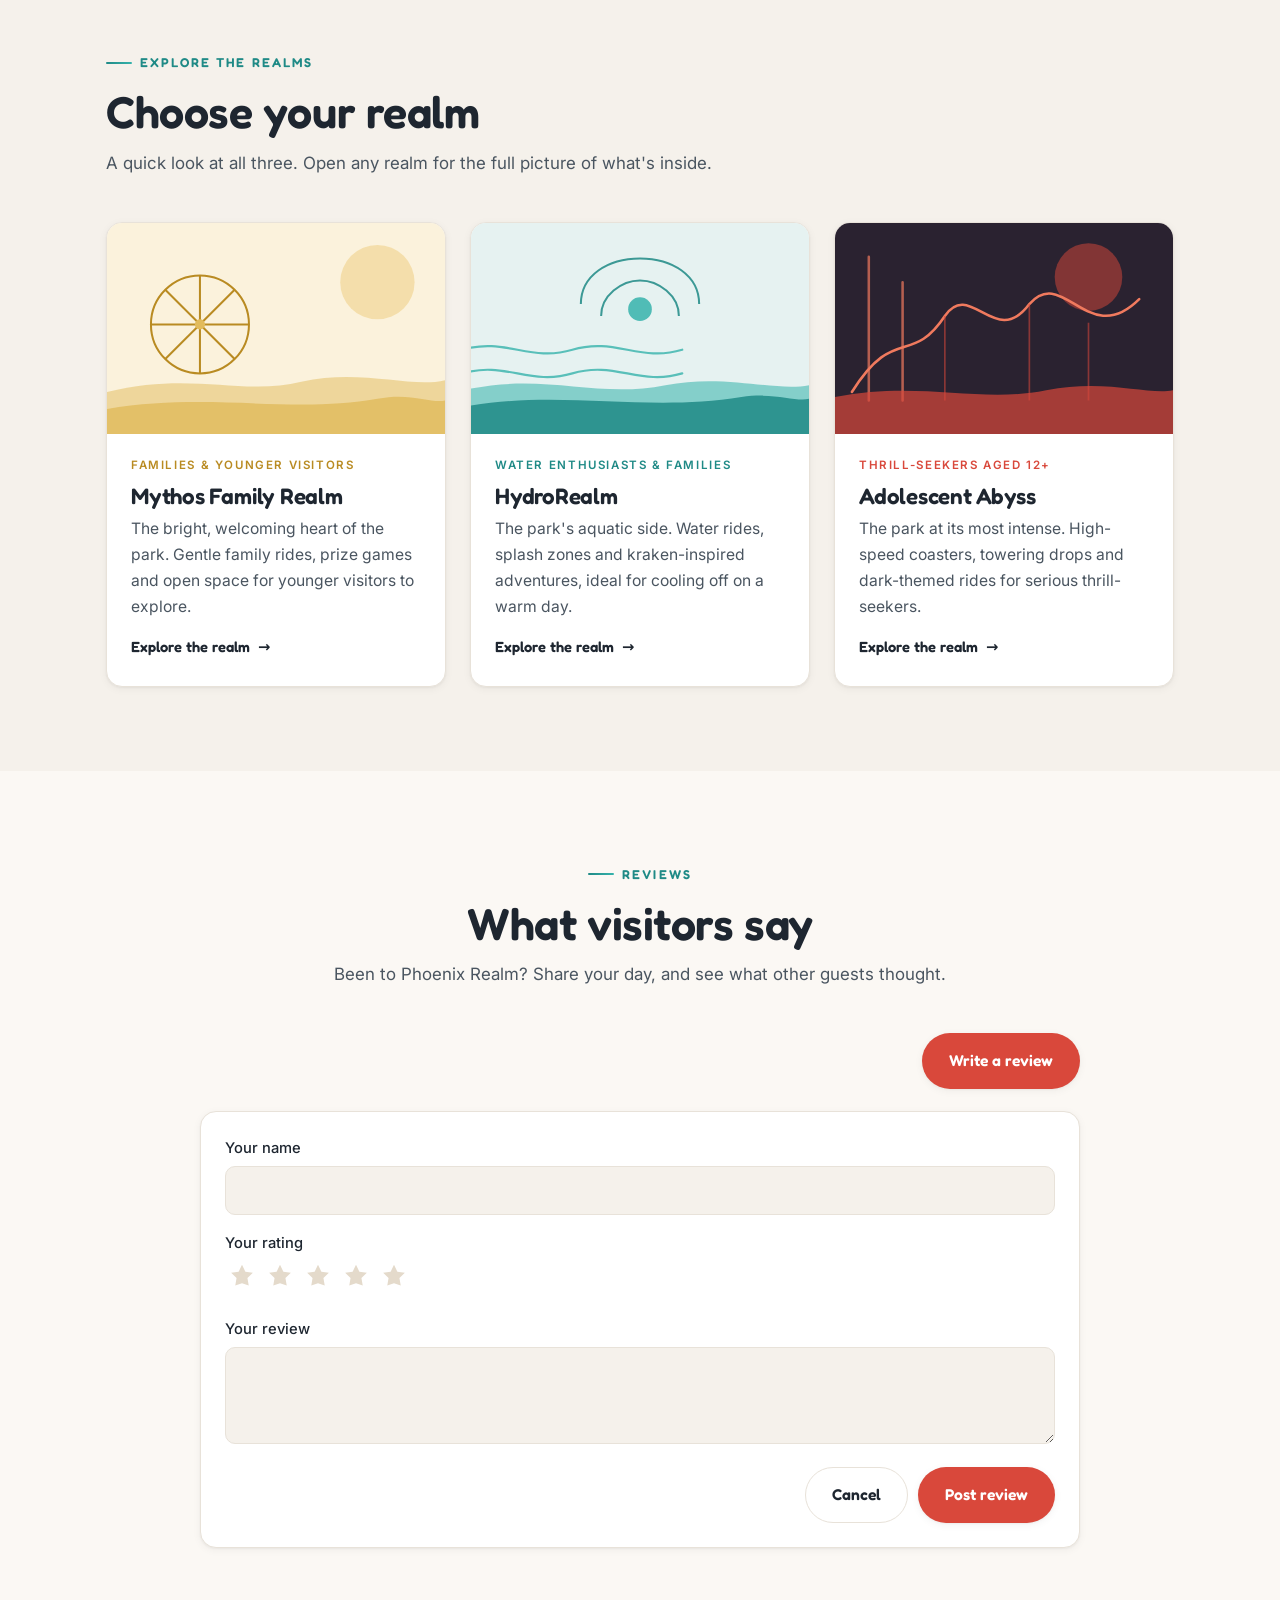
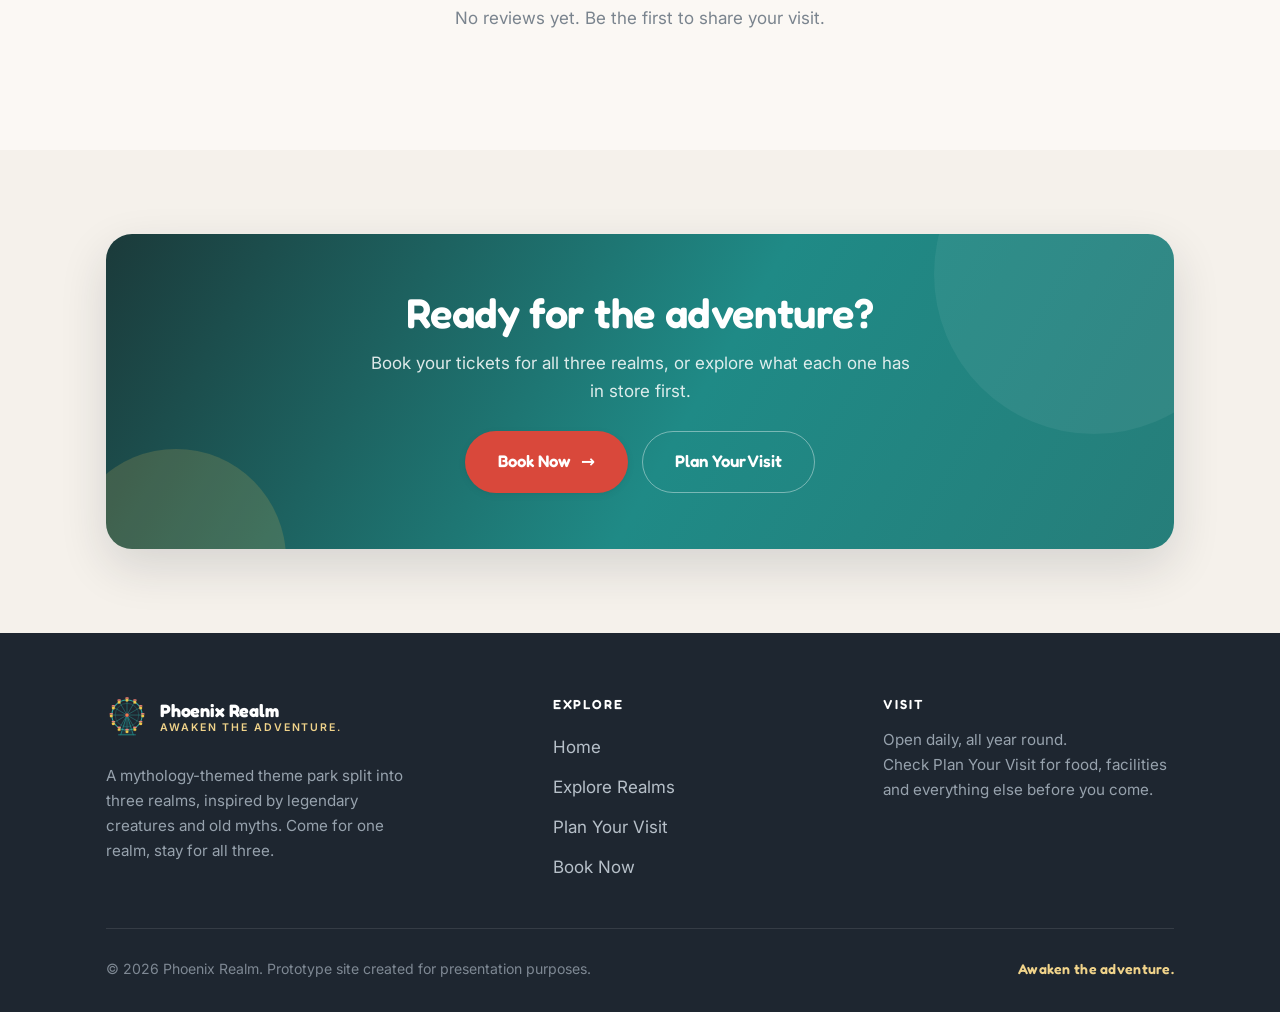
==== commit a106b272: "Add cross-device reviews section (Supabase-backed) - New "What visitors say" section on the home pag" ====
--- a/index.html
+++ b/index.html
@@ -5,11 +5,11 @@
   <meta name="viewport" content="width=device-width, initial-scale=1.0" />
   <title>Phoenix Realm — Awaken the adventure.</title>
   <meta name="description" content="Phoenix Realm is a mythology-themed park with three realms inspired by legendary creatures and ancient myths. Awaken the adventure." />
-  <link rel="icon" type="image/svg+xml" href="assets/logo.svg?v=17" />
+  <link rel="icon" type="image/svg+xml" href="assets/logo.svg?v=18" />
   <link rel="preconnect" href="https://fonts.googleapis.com" />
   <link rel="preconnect" href="https://fonts.gstatic.com" crossorigin />
   <link href="https://fonts.googleapis.com/css2?family=Fredoka:wght@400;500;600;700&family=Inter:wght@400;500;600&display=swap" rel="stylesheet" />
-  <link rel="stylesheet" href="css/styles.css?v=17" />
+  <link rel="stylesheet" href="css/styles.css?v=18" />
 </head>
 <body>
 
@@ -17,7 +17,7 @@
   <header class="nav" id="top">
     <div class="container nav__inner">
       <a class="brand" href="index.html" aria-label="Phoenix Realm home">
-        <img class="brand__logo" src="assets/logo.svg?v=17" alt="Phoenix Realm logo" />
+        <img class="brand__logo" src="assets/logo.svg?v=18" alt="Phoenix Realm logo" />
         <span class="brand__text">
           <span class="brand__name">Phoenix Realm</span>
           <span class="brand__tag">Awaken the adventure.</span>
@@ -82,7 +82,7 @@
 
       <div class="container hero__inner">
         <div class="hero__copy reveal">
-          <img class="hero__logo" src="assets/logo.svg?v=17" alt="Phoenix Realm" />
+          <img class="hero__logo" src="assets/logo.svg?v=18" alt="Phoenix Realm" />
           <h1>Phoenix Realm</h1>
           <p class="hero__slogan">Awaken the adventure.</p>
           <p class="hero__intro">Step into Phoenix Realm, a mythology-themed park where families, explorers and thrill-seekers can discover three immersive realms inspired by legendary creatures and ancient myths.</p>
@@ -268,8 +268,44 @@
       </div>
     </section>
 
+    <!-- ============ REVIEWS ============ -->
+    <section class="section" id="reviews">
+      <div class="container">
+        <div class="section-head section-head--center reveal">
+          <span class="eyebrow eyebrow--center">Reviews</span>
+          <h2>What visitors say</h2>
+          <p>Been to Phoenix Realm? Share your day, and see what other guests thought.</p>
+        </div>
+        <div class="reviews reveal" data-reviews>
+          <div class="reviews__head">
+            <div class="reviews__summary" data-reviews-summary></div>
+            <button class="btn" type="button" data-review-open>Write a review</button>
+          </div>
+          <form class="review-form" data-review-form hidden>
+            <label>Your name
+              <input type="text" name="name" maxlength="40" autocomplete="name" required />
+            </label>
+            <div>
+              <span class="review-form__label">Your rating</span>
+              <div class="rating-input" data-rating role="group" aria-label="Star rating"></div>
+            </div>
+            <label>Your review
+              <textarea name="comment" maxlength="400" rows="3" required></textarea>
+            </label>
+            <div class="review-form__actions">
+              <button type="button" class="btn btn--ghost" data-review-cancel>Cancel</button>
+              <button type="submit" class="btn">Post review</button>
+            </div>
+          </form>
+          <div class="reviews__list" data-reviews-list>
+            <p class="reviews__empty">Loading reviews&hellip;</p>
+          </div>
+        </div>
+      </div>
+    </section>
+
     <!-- ============ CTA BAND ============ -->
-    <section class="section">
+    <section class="section section--alt">
       <div class="container">
         <div class="cta-band reveal">
           <h2>Ready for the adventure?</h2>
@@ -289,7 +325,7 @@
       <div class="footer__top">
         <div>
           <a class="brand" href="index.html" aria-label="Phoenix Realm home">
-            <img class="brand__logo" src="assets/logo.svg?v=17" alt="" />
+            <img class="brand__logo" src="assets/logo.svg?v=18" alt="" />
             <span class="brand__text">
               <span class="brand__name">Phoenix Realm</span>
               <span class="brand__tag">Awaken the adventure.</span>
@@ -318,6 +354,7 @@
     </div>
   </footer>
 
-  <script src="js/main.js?v=17"></script>
+  <script src="js/config.js?v=18"></script>
+  <script src="js/main.js?v=18"></script>
 </body>
 </html>
--- a/css/styles.css
+++ b/css/styles.css
@@ -543,6 +543,36 @@
 .hours__status::before { content: ""; width: 8px; height: 8px; border-radius: 50%; background: currentColor; }
 .hours__status.is-open { background: var(--teal-tint); color: var(--teal); }
 .hours__status.is-closed { background: var(--coral-tint); color: var(--coral); }
+
+/* ---------- Reviews ---------- */
+.reviews { max-width: 880px; margin-inline: auto; }
+.reviews__head { display: flex; align-items: center; justify-content: space-between; gap: 16px; flex-wrap: wrap; margin-bottom: 22px; }
+.reviews__summary { display: inline-flex; align-items: center; gap: 12px; color: var(--ink-soft); font-size: .95rem; }
+.reviews__avg { font-family: var(--font-display); font-weight: 700; font-size: 1.6rem; color: var(--ink); }
+.reviews__stars, .review-card__stars { display: inline-flex; gap: 2px; }
+.reviews__stars svg { width: 18px; height: 18px; }
+.star-filled { fill: var(--gold); }
+.star-empty { fill: #E4DACB; }
+.reviews__list { display: grid; gap: 16px; }
+.review-card { background: var(--surface); border: 1px solid var(--line); border-radius: var(--radius); padding: 20px 22px; box-shadow: var(--shadow-sm); }
+.review-card__top { display: flex; align-items: baseline; justify-content: space-between; gap: 12px; }
+.review-card__name { font-family: var(--font-display); font-weight: 600; color: var(--ink); }
+.review-card__date { font-size: .82rem; color: var(--ink-muted); flex: none; }
+.review-card__stars { margin: 8px 0; }
+.review-card__stars svg { width: 16px; height: 16px; }
+.review-card p { color: var(--ink-soft); margin: 0; }
+.reviews__empty { text-align: center; color: var(--ink-muted); padding: 34px 0; }
+
+.review-form { background: var(--surface); border: 1px solid var(--line); border-radius: var(--radius); padding: 24px; box-shadow: var(--shadow-sm); margin-bottom: 22px; display: grid; gap: 16px; }
+.review-form label { display: block; font-weight: 500; color: var(--ink); font-size: .92rem; }
+.review-form input[type="text"], .review-form textarea { width: 100%; margin-top: 6px; font: inherit; padding: 11px 14px; border: 1px solid var(--line); border-radius: var(--radius-sm); background: var(--surface-alt); color: var(--ink); resize: vertical; }
+.review-form input[type="text"]:focus-visible, .review-form textarea:focus-visible { outline: none; border-color: var(--teal); box-shadow: var(--ring); }
+.review-form__label { font-weight: 500; color: var(--ink); font-size: .92rem; display: block; margin-bottom: 4px; }
+.rating-input { display: inline-flex; gap: 4px; }
+.rating-input button { background: none; border: none; padding: 2px; line-height: 0; cursor: pointer; border-radius: 6px; }
+.rating-input button:focus-visible { outline: none; box-shadow: var(--ring); }
+.rating-input svg { width: 30px; height: 30px; }
+.review-form__actions { display: flex; gap: 10px; justify-content: flex-end; }
 
 /* ---------- Footer ---------- */
 .footer { background: var(--ink); color: #C9D1D9; padding: 64px 0 32px; }
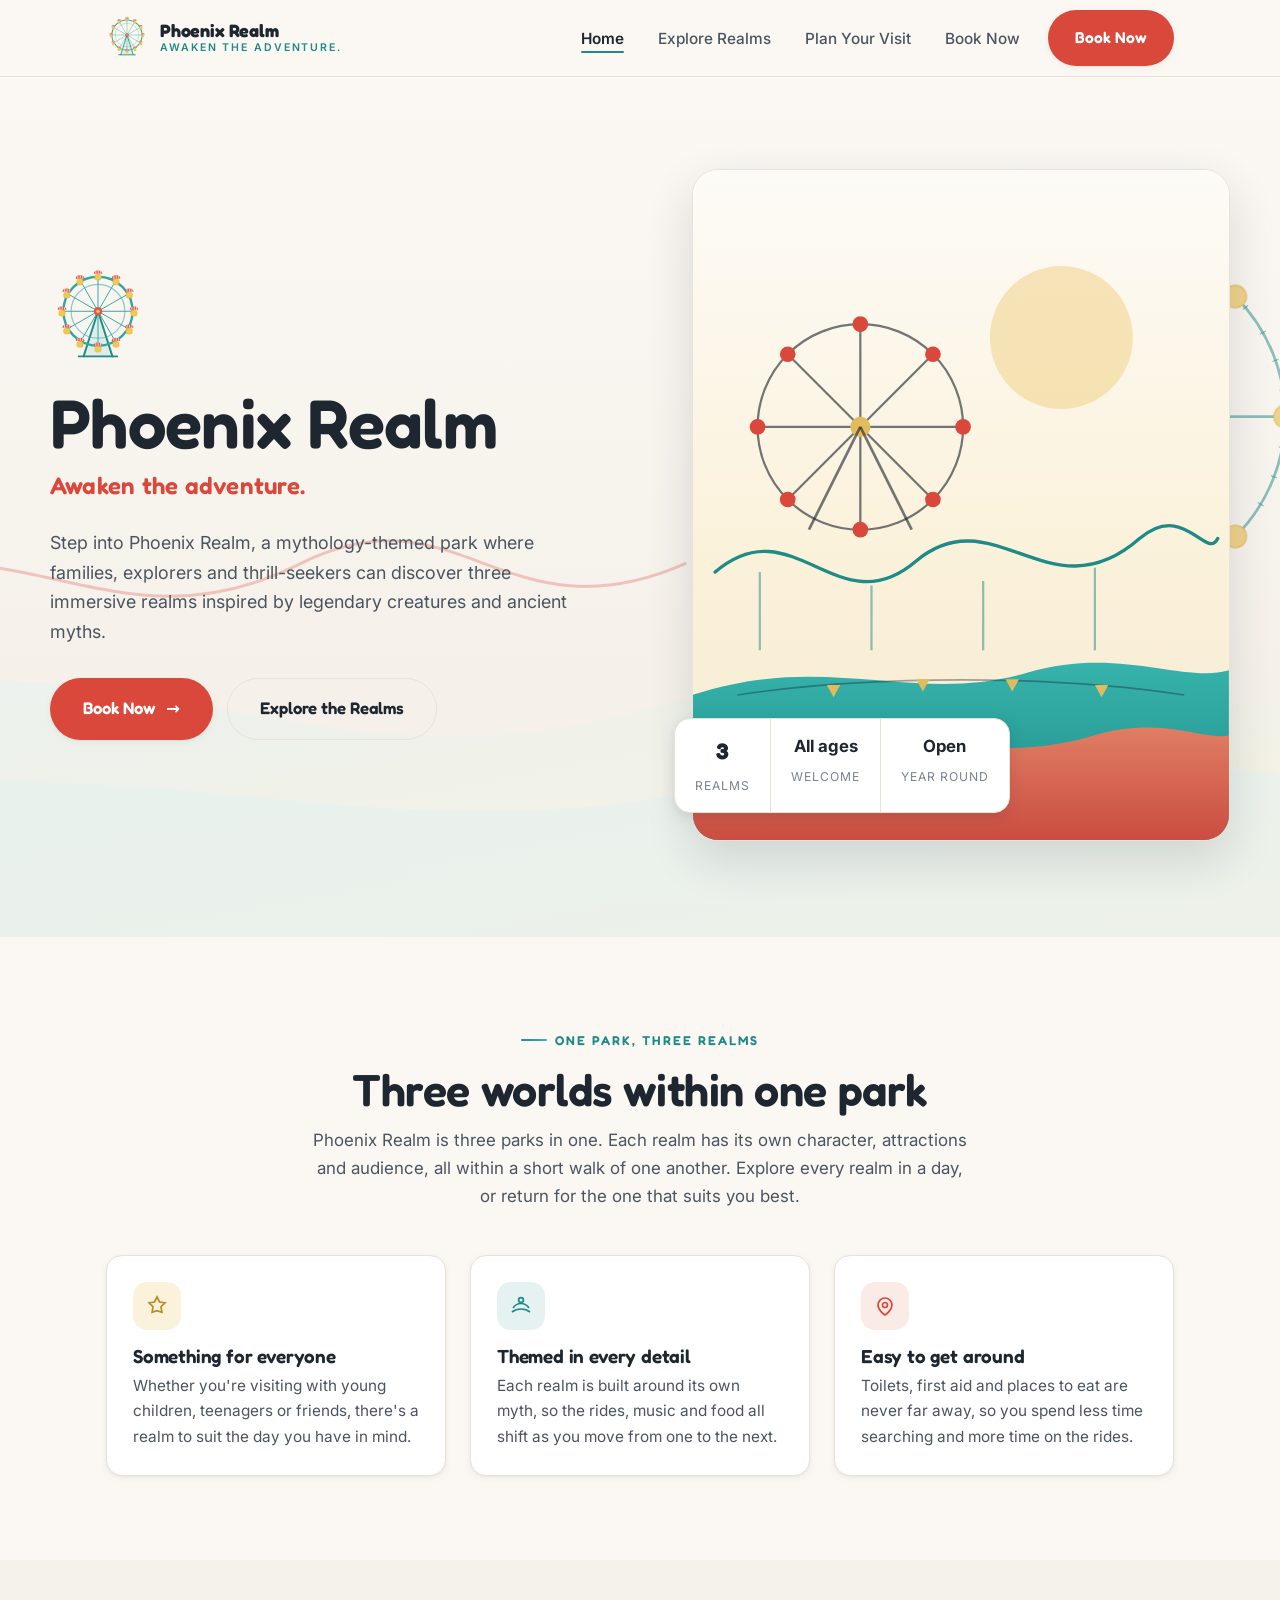
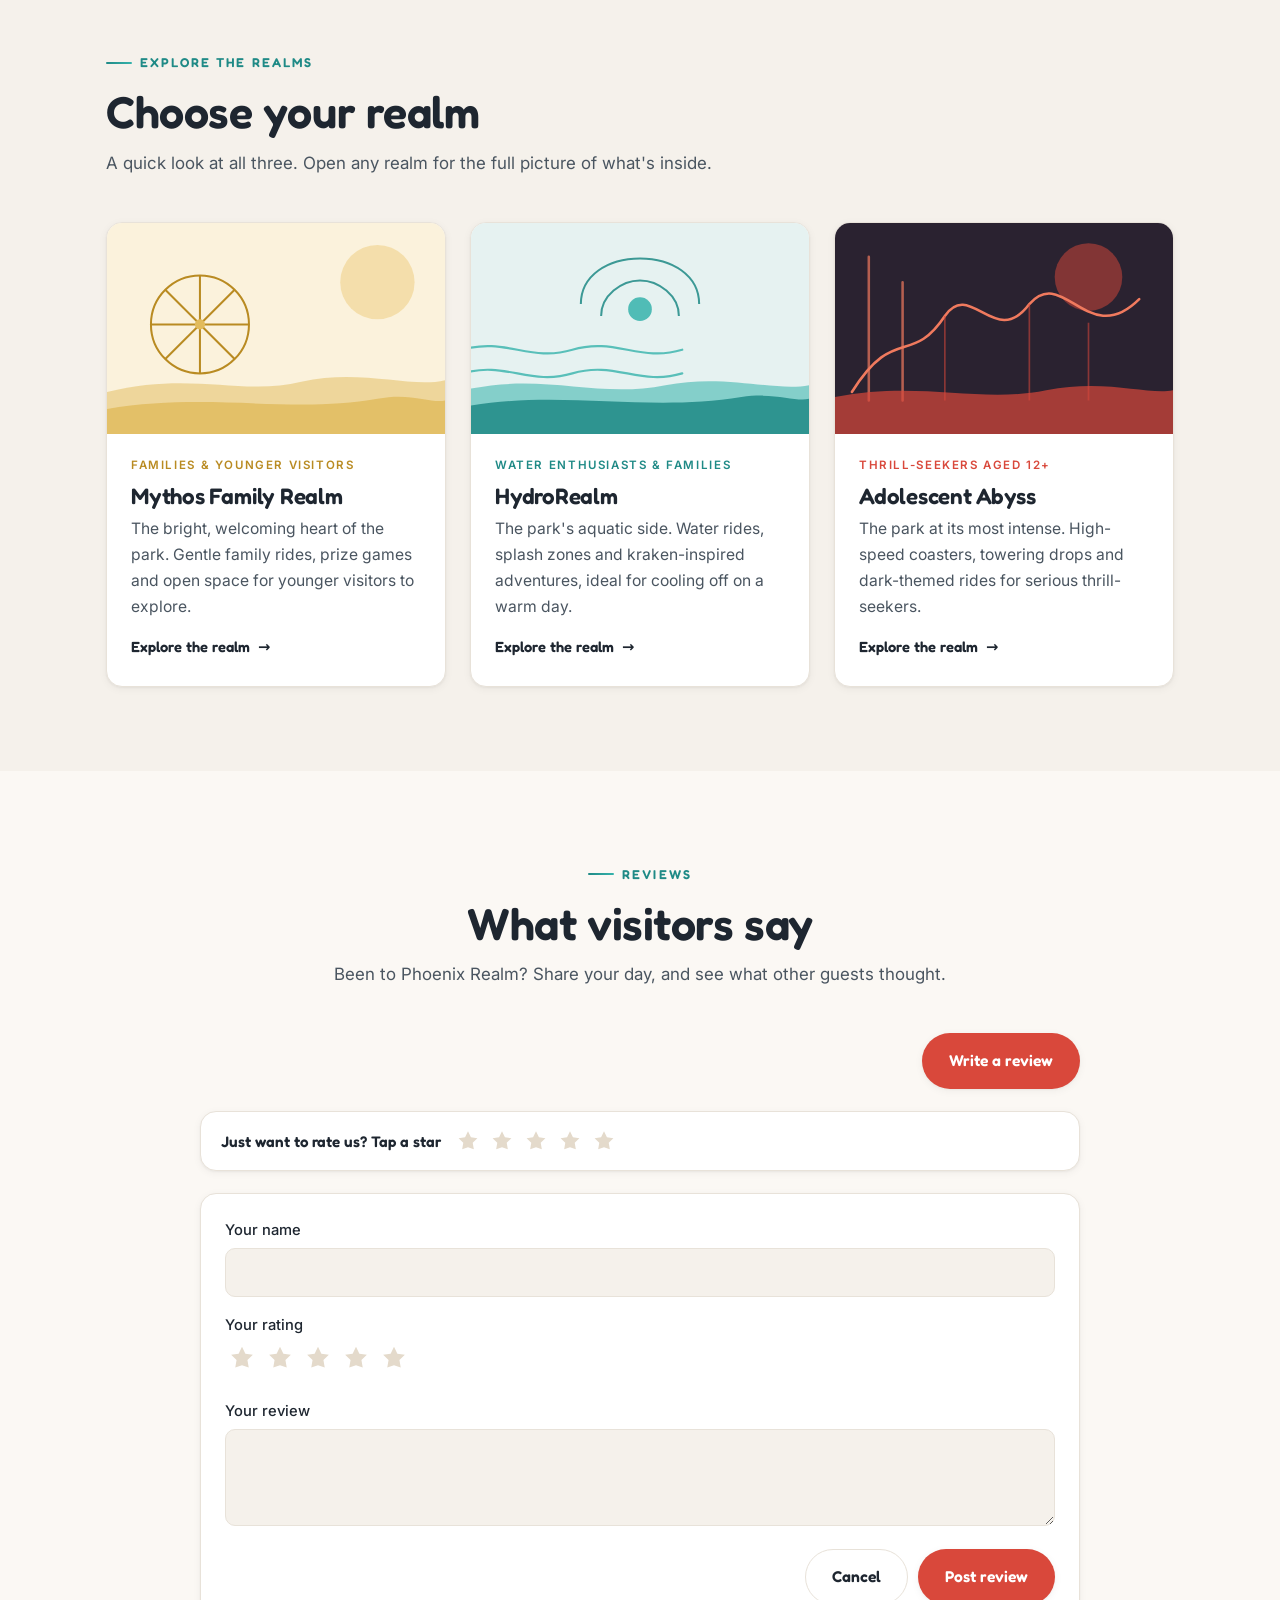
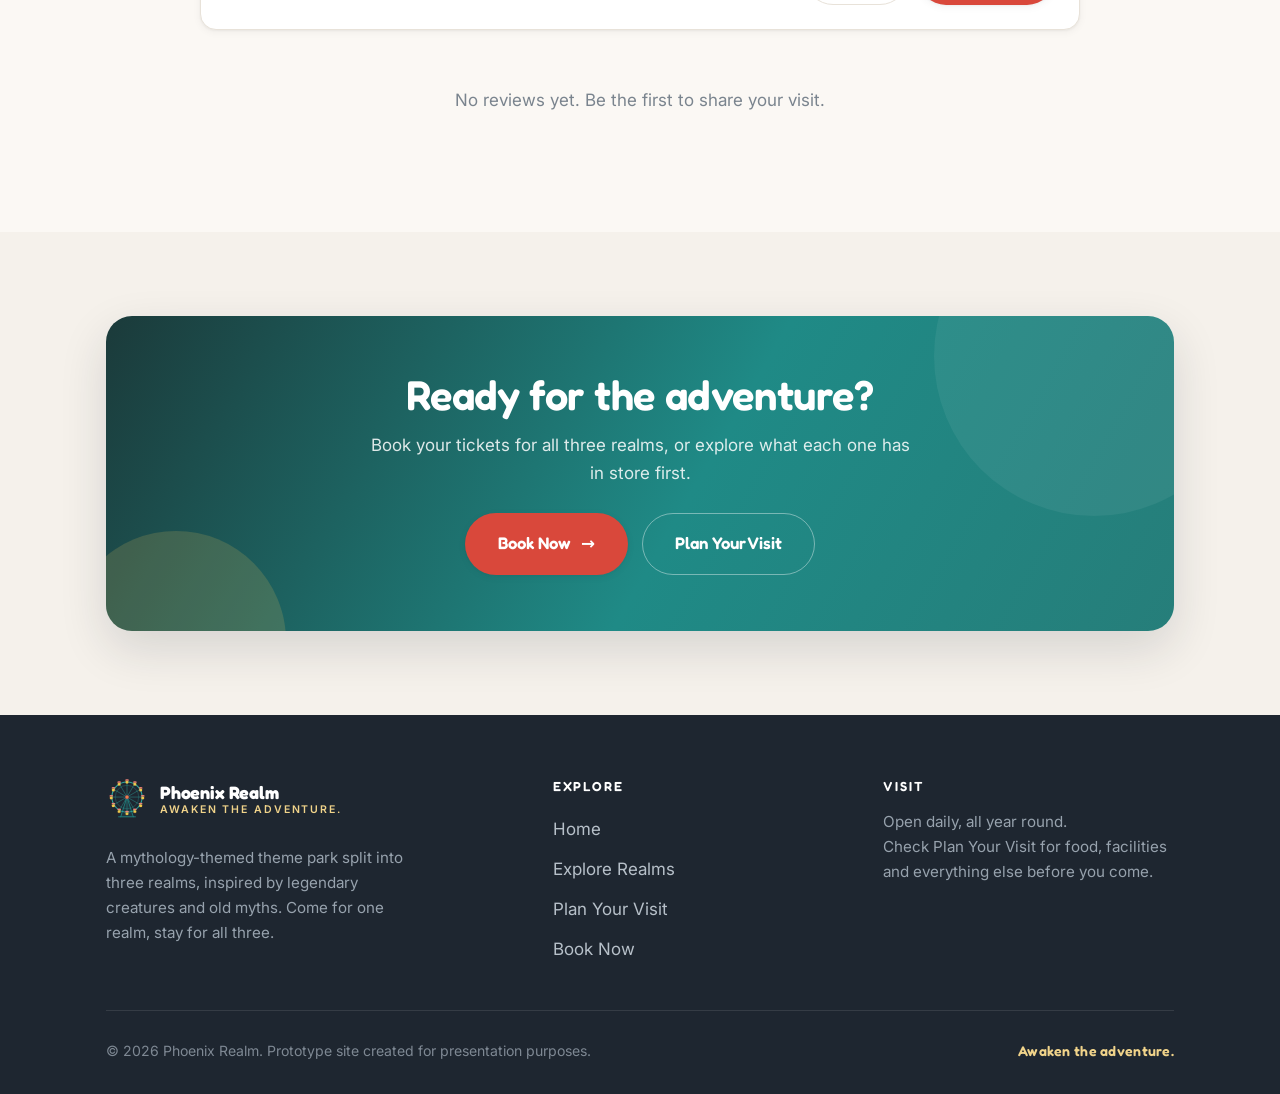
==== commit 1b739c2f: "Add quick rating (rate without writing a review) - "Tap a star" quick-rate control submits a rating-" ====
--- a/index.html
+++ b/index.html
@@ -5,11 +5,11 @@
   <meta name="viewport" content="width=device-width, initial-scale=1.0" />
   <title>Phoenix Realm — Awaken the adventure.</title>
   <meta name="description" content="Phoenix Realm is a mythology-themed park with three realms inspired by legendary creatures and ancient myths. Awaken the adventure." />
-  <link rel="icon" type="image/svg+xml" href="assets/logo.svg?v=18" />
+  <link rel="icon" type="image/svg+xml" href="assets/logo.svg?v=20" />
   <link rel="preconnect" href="https://fonts.googleapis.com" />
   <link rel="preconnect" href="https://fonts.gstatic.com" crossorigin />
   <link href="https://fonts.googleapis.com/css2?family=Fredoka:wght@400;500;600;700&family=Inter:wght@400;500;600&display=swap" rel="stylesheet" />
-  <link rel="stylesheet" href="css/styles.css?v=18" />
+  <link rel="stylesheet" href="css/styles.css?v=20" />
 </head>
 <body>
 
@@ -17,7 +17,7 @@
   <header class="nav" id="top">
     <div class="container nav__inner">
       <a class="brand" href="index.html" aria-label="Phoenix Realm home">
-        <img class="brand__logo" src="assets/logo.svg?v=18" alt="Phoenix Realm logo" />
+        <img class="brand__logo" src="assets/logo.svg?v=20" alt="Phoenix Realm logo" />
         <span class="brand__text">
           <span class="brand__name">Phoenix Realm</span>
           <span class="brand__tag">Awaken the adventure.</span>
@@ -82,7 +82,7 @@
 
       <div class="container hero__inner">
         <div class="hero__copy reveal">
-          <img class="hero__logo" src="assets/logo.svg?v=18" alt="Phoenix Realm" />
+          <img class="hero__logo" src="assets/logo.svg?v=20" alt="Phoenix Realm" />
           <h1>Phoenix Realm</h1>
           <p class="hero__slogan">Awaken the adventure.</p>
           <p class="hero__intro">Step into Phoenix Realm, a mythology-themed park where families, explorers and thrill-seekers can discover three immersive realms inspired by legendary creatures and ancient myths.</p>
@@ -281,6 +281,11 @@
             <div class="reviews__summary" data-reviews-summary></div>
             <button class="btn" type="button" data-review-open>Write a review</button>
           </div>
+          <div class="quick-rate">
+            <span class="quick-rate__label">Just want to rate us? Tap a star</span>
+            <div class="rating-input" data-quick-rate role="group" aria-label="Quick star rating"></div>
+            <span class="quick-rate__msg" data-quick-rate-msg></span>
+          </div>
           <form class="review-form" data-review-form hidden>
             <label>Your name
               <input type="text" name="name" maxlength="40" autocomplete="name" required />
@@ -325,7 +330,7 @@
       <div class="footer__top">
         <div>
           <a class="brand" href="index.html" aria-label="Phoenix Realm home">
-            <img class="brand__logo" src="assets/logo.svg?v=18" alt="" />
+            <img class="brand__logo" src="assets/logo.svg?v=20" alt="" />
             <span class="brand__text">
               <span class="brand__name">Phoenix Realm</span>
               <span class="brand__tag">Awaken the adventure.</span>
@@ -354,7 +359,7 @@
     </div>
   </footer>
 
-  <script src="js/config.js?v=18"></script>
-  <script src="js/main.js?v=18"></script>
+  <script src="js/config.js?v=20"></script>
+  <script src="js/main.js?v=20"></script>
 </body>
 </html>
--- a/css/styles.css
+++ b/css/styles.css
@@ -574,6 +574,12 @@
 .rating-input svg { width: 30px; height: 30px; }
 .review-form__actions { display: flex; gap: 10px; justify-content: flex-end; }
 
+/* Quick rate */
+.quick-rate { display: flex; align-items: center; gap: 12px; flex-wrap: wrap; background: var(--surface); border: 1px solid var(--line); border-radius: var(--radius); padding: 14px 20px; box-shadow: var(--shadow-sm); margin-bottom: 22px; }
+.quick-rate__label { font-family: var(--font-display); font-weight: 600; color: var(--ink); font-size: .95rem; }
+.quick-rate .rating-input svg { width: 26px; height: 26px; }
+.quick-rate__msg { font-size: .88rem; color: var(--teal); font-weight: 500; }
+
 /* ---------- Footer ---------- */
 .footer { background: var(--ink); color: #C9D1D9; padding: 64px 0 32px; }
 .footer__top { display: grid; grid-template-columns: 1.4fr 1fr 1fr; gap: 40px; padding-bottom: 40px; border-bottom: 1px solid rgba(255,255,255,.1); }
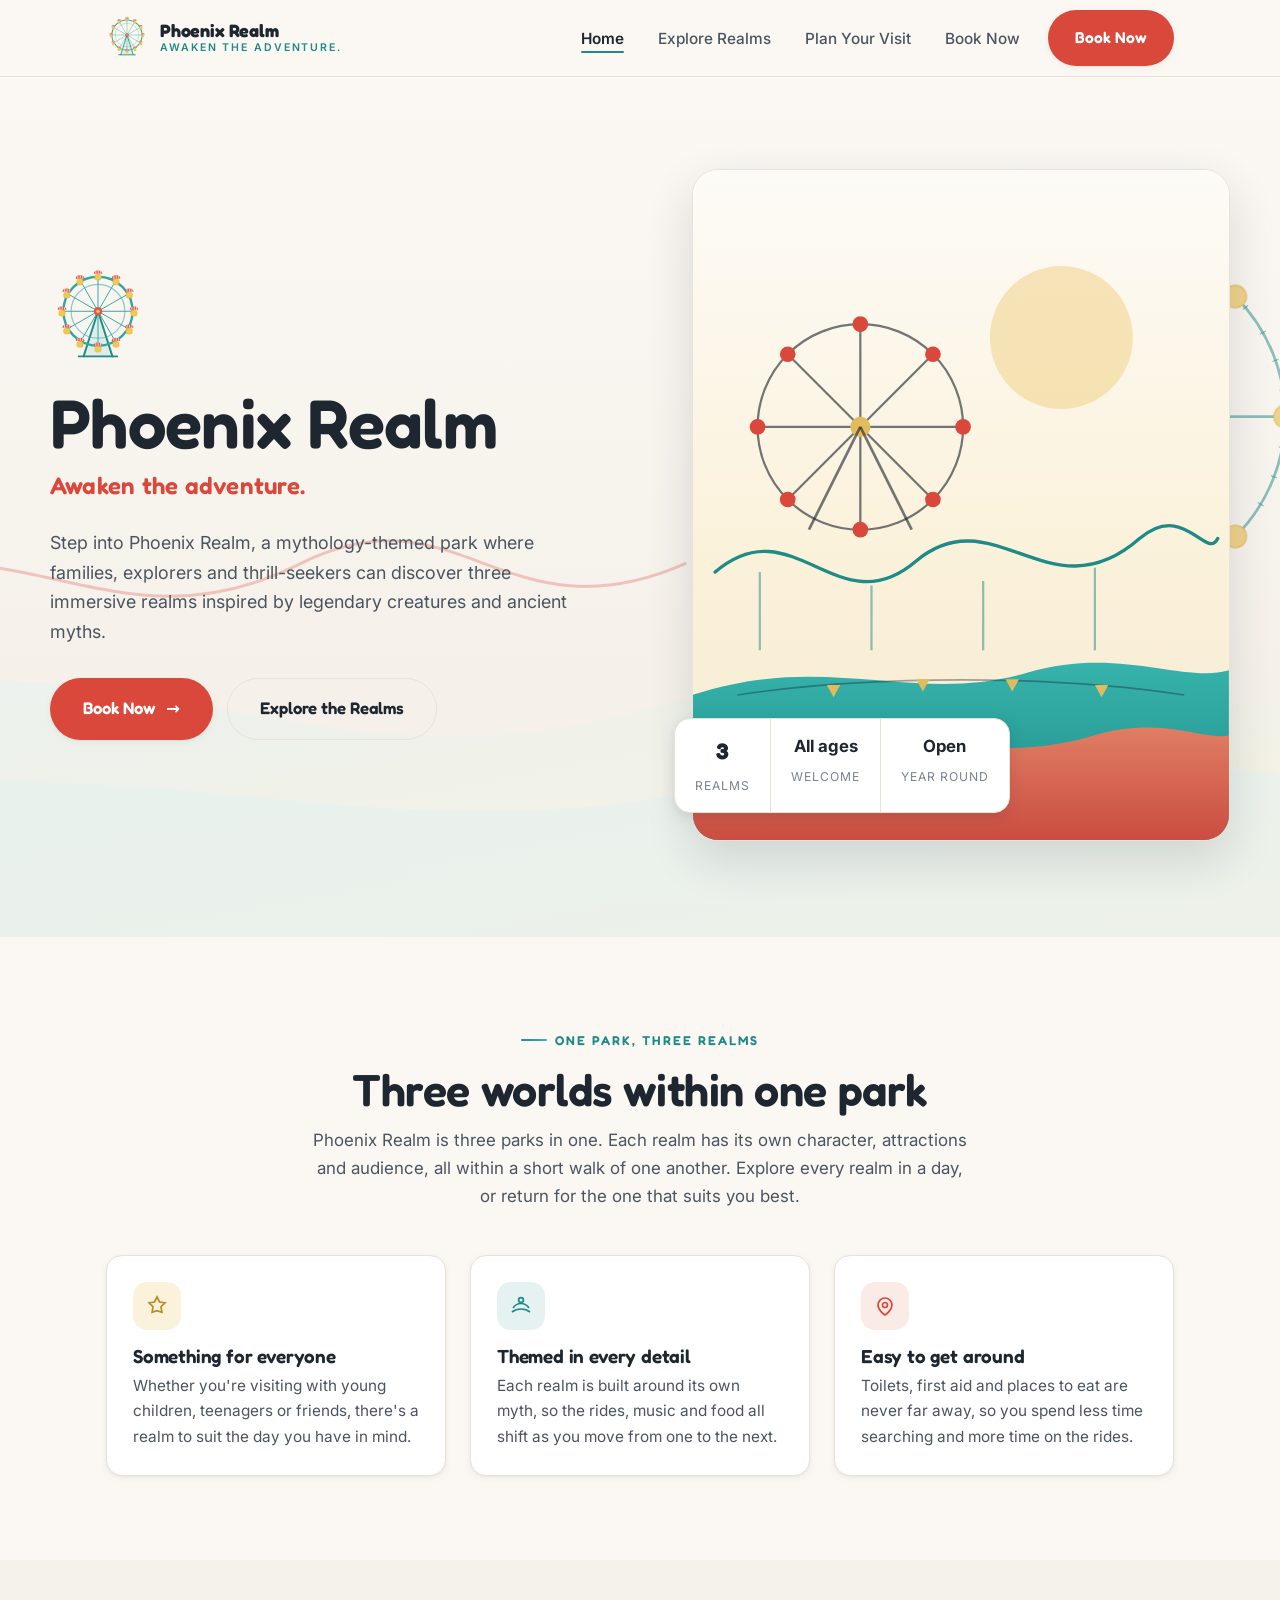
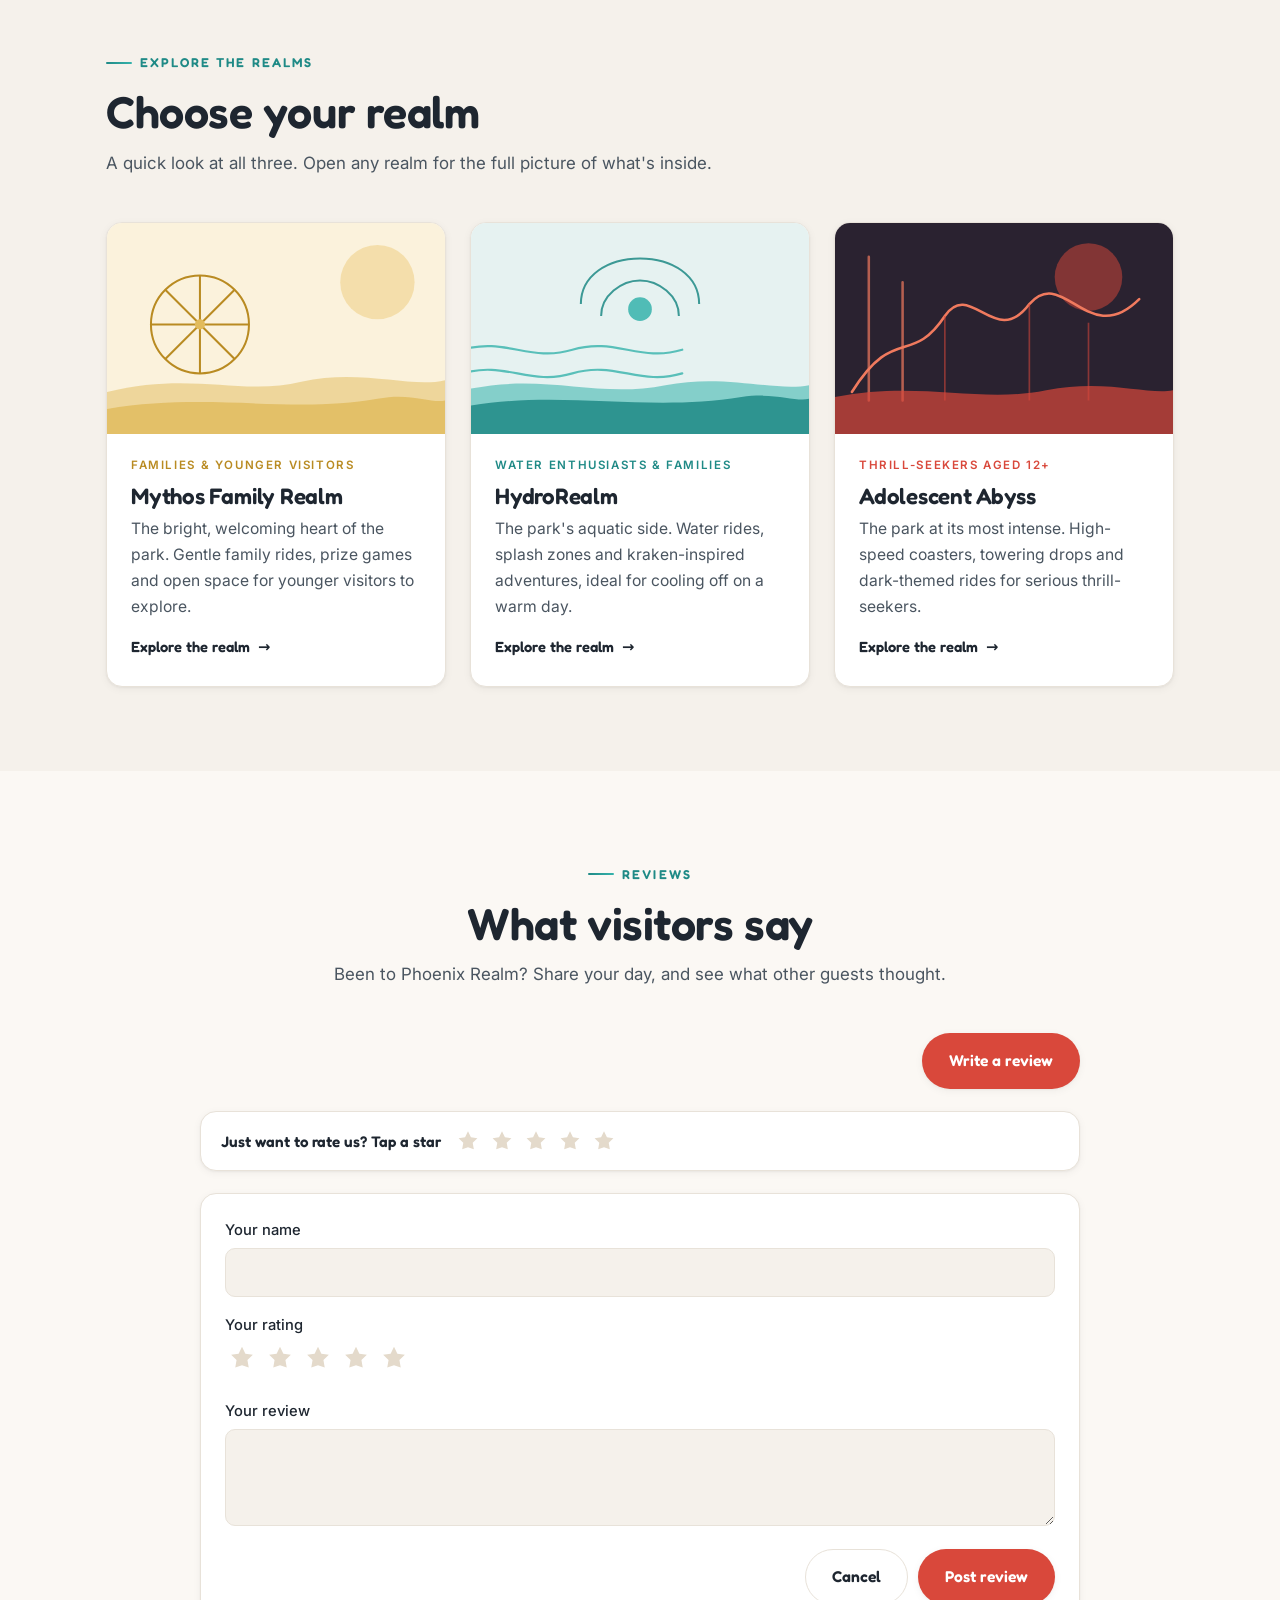
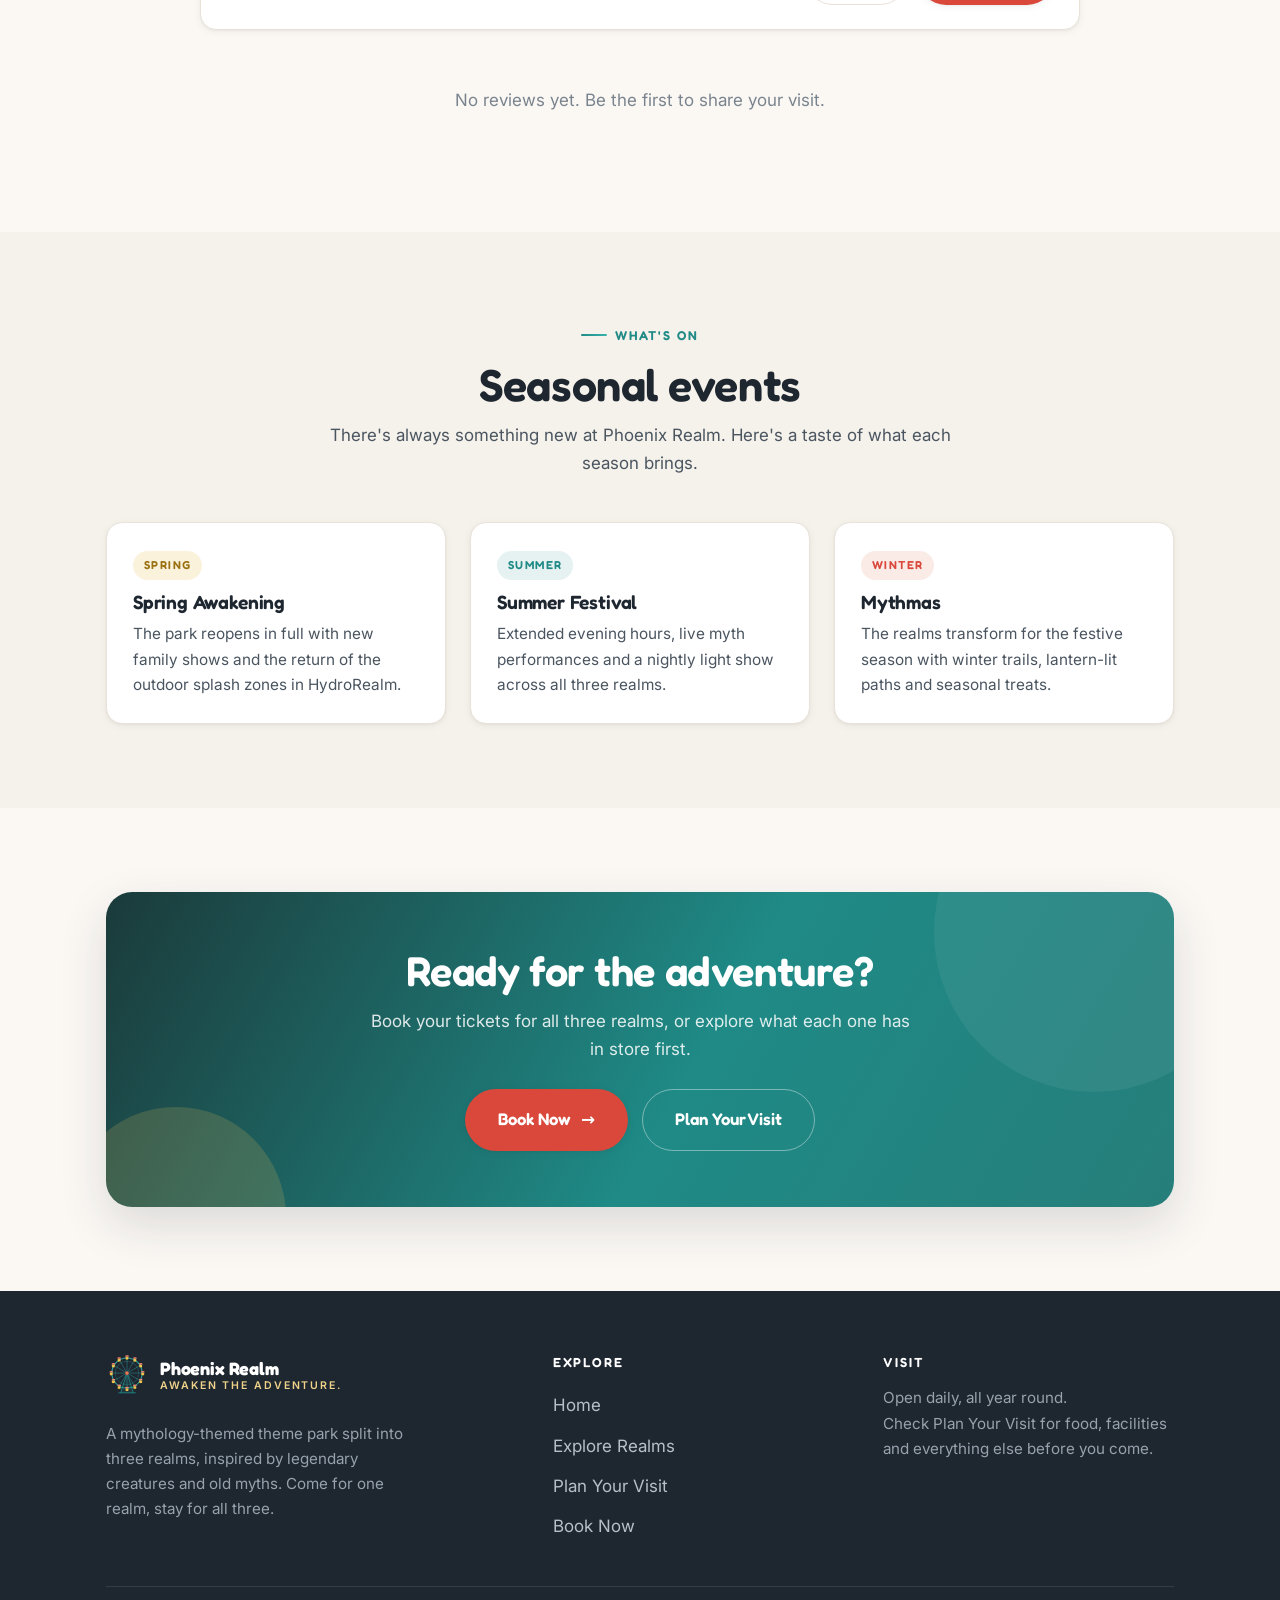
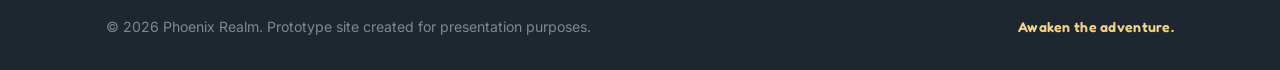
==== commit fff5ccf8: "Add seasonal events section and automatic group discount - Home: "Seasonal events" section (Spring A" ====
--- a/index.html
+++ b/index.html
@@ -5,11 +5,11 @@
   <meta name="viewport" content="width=device-width, initial-scale=1.0" />
   <title>Phoenix Realm — Awaken the adventure.</title>
   <meta name="description" content="Phoenix Realm is a mythology-themed park with three realms inspired by legendary creatures and ancient myths. Awaken the adventure." />
-  <link rel="icon" type="image/svg+xml" href="assets/logo.svg?v=20" />
+  <link rel="icon" type="image/svg+xml" href="assets/logo.svg?v=22" />
   <link rel="preconnect" href="https://fonts.googleapis.com" />
   <link rel="preconnect" href="https://fonts.gstatic.com" crossorigin />
   <link href="https://fonts.googleapis.com/css2?family=Fredoka:wght@400;500;600;700&family=Inter:wght@400;500;600&display=swap" rel="stylesheet" />
-  <link rel="stylesheet" href="css/styles.css?v=20" />
+  <link rel="stylesheet" href="css/styles.css?v=22" />
 </head>
 <body>
 
@@ -17,7 +17,7 @@
   <header class="nav" id="top">
     <div class="container nav__inner">
       <a class="brand" href="index.html" aria-label="Phoenix Realm home">
-        <img class="brand__logo" src="assets/logo.svg?v=20" alt="Phoenix Realm logo" />
+        <img class="brand__logo" src="assets/logo.svg?v=22" alt="Phoenix Realm logo" />
         <span class="brand__text">
           <span class="brand__name">Phoenix Realm</span>
           <span class="brand__tag">Awaken the adventure.</span>
@@ -82,7 +82,7 @@
 
       <div class="container hero__inner">
         <div class="hero__copy reveal">
-          <img class="hero__logo" src="assets/logo.svg?v=20" alt="Phoenix Realm" />
+          <img class="hero__logo" src="assets/logo.svg?v=22" alt="Phoenix Realm" />
           <h1>Phoenix Realm</h1>
           <p class="hero__slogan">Awaken the adventure.</p>
           <p class="hero__intro">Step into Phoenix Realm, a mythology-themed park where families, explorers and thrill-seekers can discover three immersive realms inspired by legendary creatures and ancient myths.</p>
@@ -309,8 +309,36 @@
       </div>
     </section>
 
+    <!-- ============ EVENTS ============ -->
+    <section class="section section--alt">
+      <div class="container">
+        <div class="section-head section-head--center reveal">
+          <span class="eyebrow eyebrow--center">What's on</span>
+          <h2>Seasonal events</h2>
+          <p>There's always something new at Phoenix Realm. Here's a taste of what each season brings.</p>
+        </div>
+        <div class="grid grid--3">
+          <article class="card event-card reveal">
+            <span class="event-card__season event-card__season--gold">Spring</span>
+            <h3>Spring Awakening</h3>
+            <p>The park reopens in full with new family shows and the return of the outdoor splash zones in HydroRealm.</p>
+          </article>
+          <article class="card event-card reveal">
+            <span class="event-card__season">Summer</span>
+            <h3>Summer Festival</h3>
+            <p>Extended evening hours, live myth performances and a nightly light show across all three realms.</p>
+          </article>
+          <article class="card event-card reveal">
+            <span class="event-card__season event-card__season--coral">Winter</span>
+            <h3>Mythmas</h3>
+            <p>The realms transform for the festive season with winter trails, lantern-lit paths and seasonal treats.</p>
+          </article>
+        </div>
+      </div>
+    </section>
+
     <!-- ============ CTA BAND ============ -->
-    <section class="section section--alt">
+    <section class="section">
       <div class="container">
         <div class="cta-band reveal">
           <h2>Ready for the adventure?</h2>
@@ -330,7 +358,7 @@
       <div class="footer__top">
         <div>
           <a class="brand" href="index.html" aria-label="Phoenix Realm home">
-            <img class="brand__logo" src="assets/logo.svg?v=20" alt="" />
+            <img class="brand__logo" src="assets/logo.svg?v=22" alt="" />
             <span class="brand__text">
               <span class="brand__name">Phoenix Realm</span>
               <span class="brand__tag">Awaken the adventure.</span>
@@ -359,7 +387,7 @@
     </div>
   </footer>
 
-  <script src="js/config.js?v=20"></script>
-  <script src="js/main.js?v=20"></script>
+  <script src="js/config.js?v=22"></script>
+  <script src="js/main.js?v=22"></script>
 </body>
 </html>
--- a/css/styles.css
+++ b/css/styles.css
@@ -327,6 +327,17 @@
 .realm--abyss .realm__tag { color: var(--coral); }
 .realm--abyss .tag-pill:hover { background: var(--coral-tint); color: var(--coral); }
 .realm--abyss .tag-pill .dot { background: var(--coral); }
+
+/* Signature attractions (ride line-ups) */
+.rides { margin-top: 26px; }
+.rides__title { font-family: var(--font-display); font-weight: 600; font-size: 1rem; color: var(--ink); margin-bottom: 12px; }
+.rides__list { display: grid; gap: 11px; }
+.rides__list li { position: relative; padding-left: 18px; color: var(--ink-soft); font-size: .96rem; line-height: 1.5; }
+.rides__list li::before { content: ""; position: absolute; left: 0; top: .55em; width: 7px; height: 7px; border-radius: 50%; background: var(--teal); }
+.rides__name { font-family: var(--font-display); font-weight: 600; color: var(--ink); }
+.realm--mythos .rides__list li::before { background: var(--gold); }
+.realm--hydro .rides__list li::before { background: var(--teal); }
+.realm--abyss .rides__list li::before { background: var(--coral); }
 
 /* ---------- Facility / feature cards ---------- */
 .feature h3 { font-size: 1.18rem; margin-bottom: 6px; }
@@ -580,6 +591,25 @@
 .quick-rate .rating-input svg { width: 26px; height: 26px; }
 .quick-rate__msg { font-size: .88rem; color: var(--teal); font-weight: 500; }
 
+/* ---------- Seasonal event cards ---------- */
+.event-card__season { display: inline-block; font-family: var(--font-display); font-size: .72rem; font-weight: 600; letter-spacing: .12em; text-transform: uppercase; color: var(--teal); background: var(--teal-tint); padding: 5px 11px; border-radius: 999px; margin-bottom: 12px; }
+.event-card__season--gold { color: #9a7212; background: var(--gold-tint); }
+.event-card__season--coral { color: var(--coral); background: var(--coral-tint); }
+.event-card h3 { font-size: 1.2rem; margin-bottom: 8px; }
+.event-card p { color: var(--ink-soft); font-size: .96rem; }
+
+/* ---------- Booking group discount ---------- */
+.booking-hint { text-align: center; color: var(--ink-soft); font-size: .92rem; margin-top: 14px; }
+.booking-total__save { display: block; margin-top: 4px; font-size: .85rem; font-weight: 600; color: var(--teal); }
+
+/* ---------- Back to top ---------- */
+.to-top { position: fixed; right: 22px; bottom: 22px; width: 46px; height: 46px; border-radius: 50%; background: var(--coral); border: none; display: grid; place-items: center; box-shadow: var(--shadow-md); cursor: pointer; opacity: 0; visibility: hidden; transform: translateY(10px); transition: opacity .25s var(--ease), transform .25s var(--ease), background .25s var(--ease); z-index: 55; }
+.to-top.is-visible { opacity: 1; visibility: visible; transform: none; }
+.to-top:hover { background: var(--coral-soft); }
+.to-top:focus-visible { outline: none; box-shadow: var(--ring); }
+.to-top svg { width: 22px; height: 22px; stroke: #fff; fill: none; stroke-width: 2.4; stroke-linecap: round; stroke-linejoin: round; }
+@media (max-width: 560px) { .to-top { right: 16px; bottom: 16px; } }
+
 /* ---------- Footer ---------- */
 .footer { background: var(--ink); color: #C9D1D9; padding: 64px 0 32px; }
 .footer__top { display: grid; grid-template-columns: 1.4fr 1fr 1fr; gap: 40px; padding-bottom: 40px; border-bottom: 1px solid rgba(255,255,255,.1); }
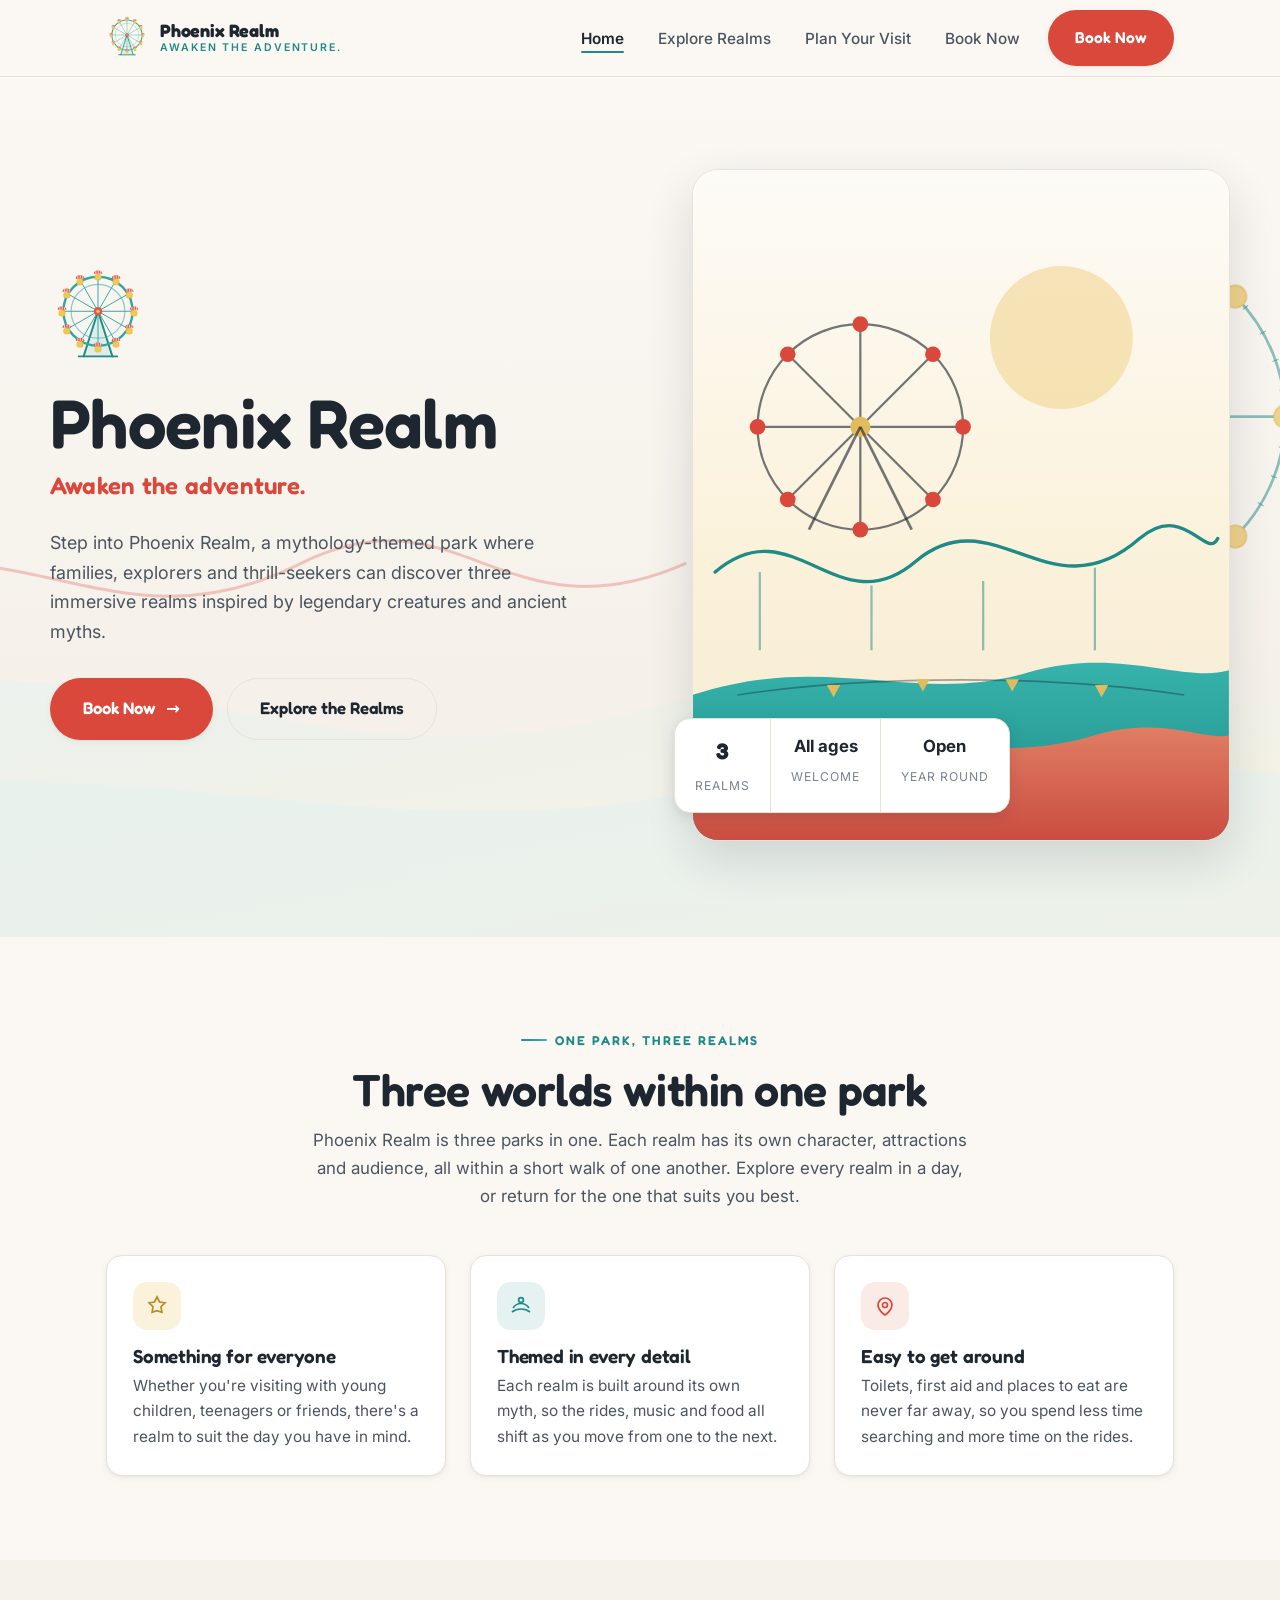
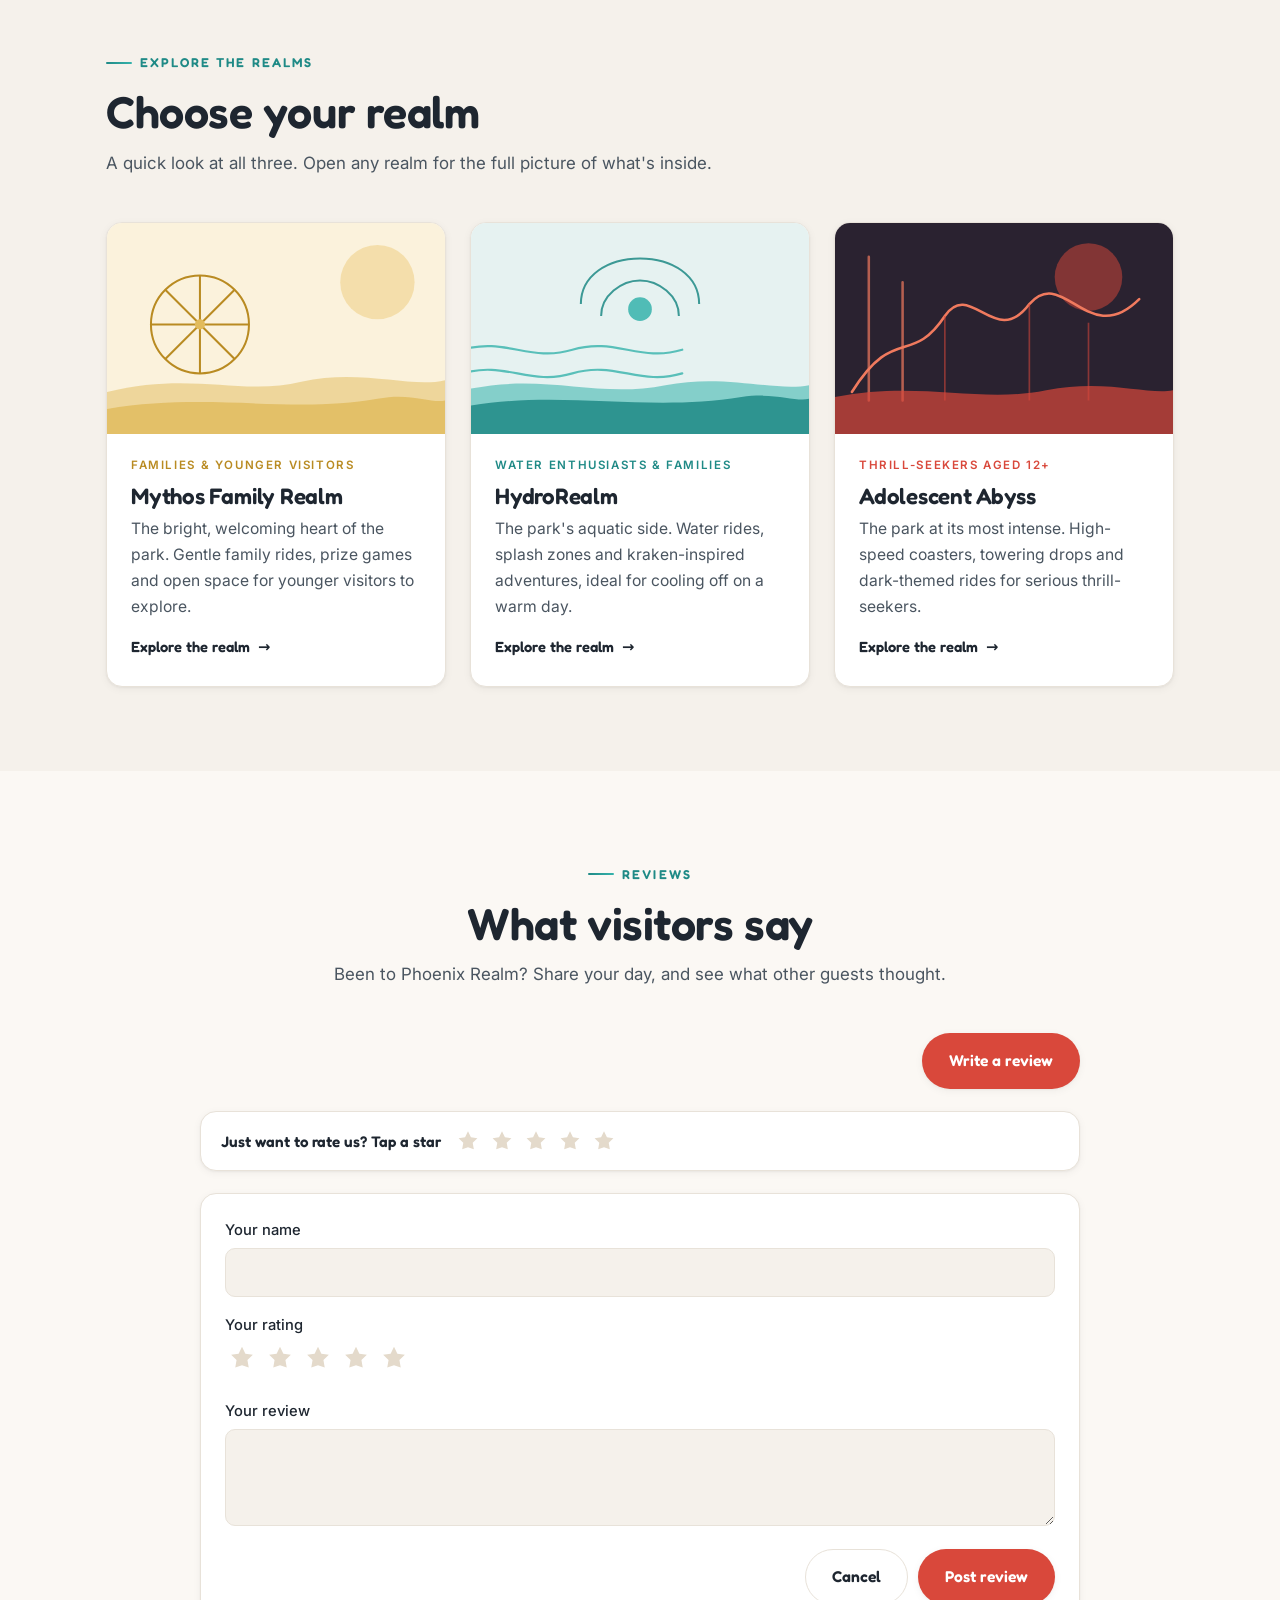
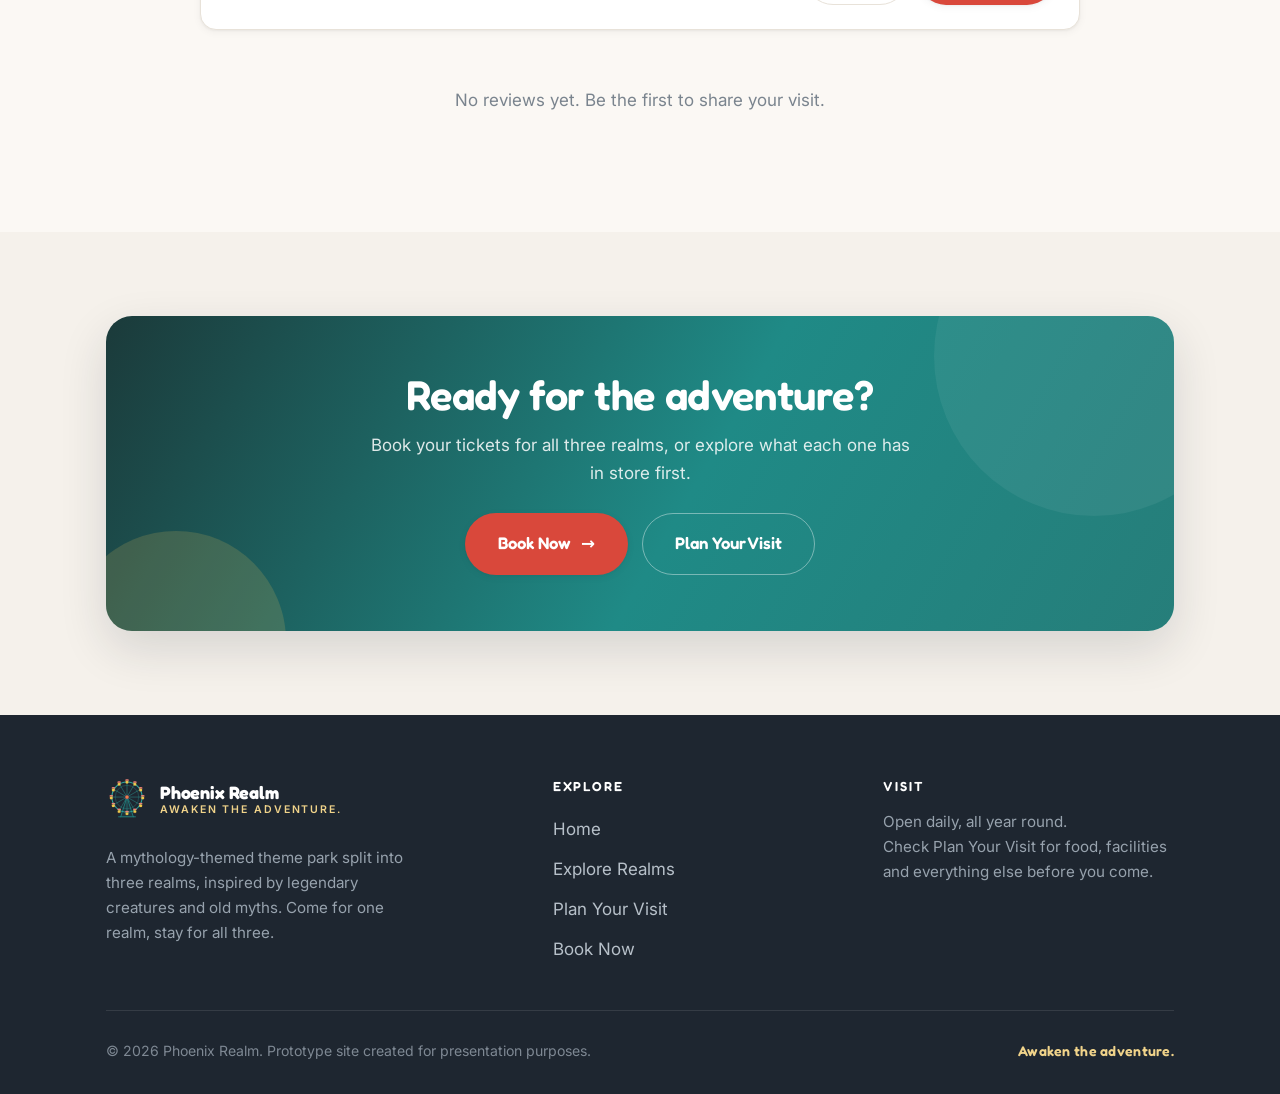
==== commit 180ba162: "Remove seasonal events section Drop the "Seasonal events" section from the home page per request; re" ====
--- a/index.html
+++ b/index.html
@@ -5,11 +5,11 @@
   <meta name="viewport" content="width=device-width, initial-scale=1.0" />
   <title>Phoenix Realm — Awaken the adventure.</title>
   <meta name="description" content="Phoenix Realm is a mythology-themed park with three realms inspired by legendary creatures and ancient myths. Awaken the adventure." />
-  <link rel="icon" type="image/svg+xml" href="assets/logo.svg?v=22" />
+  <link rel="icon" type="image/svg+xml" href="assets/logo.svg?v=23" />
   <link rel="preconnect" href="https://fonts.googleapis.com" />
   <link rel="preconnect" href="https://fonts.gstatic.com" crossorigin />
   <link href="https://fonts.googleapis.com/css2?family=Fredoka:wght@400;500;600;700&family=Inter:wght@400;500;600&display=swap" rel="stylesheet" />
-  <link rel="stylesheet" href="css/styles.css?v=22" />
+  <link rel="stylesheet" href="css/styles.css?v=23" />
 </head>
 <body>
 
@@ -17,7 +17,7 @@
   <header class="nav" id="top">
     <div class="container nav__inner">
       <a class="brand" href="index.html" aria-label="Phoenix Realm home">
-        <img class="brand__logo" src="assets/logo.svg?v=22" alt="Phoenix Realm logo" />
+        <img class="brand__logo" src="assets/logo.svg?v=23" alt="Phoenix Realm logo" />
         <span class="brand__text">
           <span class="brand__name">Phoenix Realm</span>
           <span class="brand__tag">Awaken the adventure.</span>
@@ -82,7 +82,7 @@
 
       <div class="container hero__inner">
         <div class="hero__copy reveal">
-          <img class="hero__logo" src="assets/logo.svg?v=22" alt="Phoenix Realm" />
+          <img class="hero__logo" src="assets/logo.svg?v=23" alt="Phoenix Realm" />
           <h1>Phoenix Realm</h1>
           <p class="hero__slogan">Awaken the adventure.</p>
           <p class="hero__intro">Step into Phoenix Realm, a mythology-themed park where families, explorers and thrill-seekers can discover three immersive realms inspired by legendary creatures and ancient myths.</p>
@@ -309,36 +309,8 @@
       </div>
     </section>
 
-    <!-- ============ EVENTS ============ -->
+    <!-- ============ CTA BAND ============ -->
     <section class="section section--alt">
-      <div class="container">
-        <div class="section-head section-head--center reveal">
-          <span class="eyebrow eyebrow--center">What's on</span>
-          <h2>Seasonal events</h2>
-          <p>There's always something new at Phoenix Realm. Here's a taste of what each season brings.</p>
-        </div>
-        <div class="grid grid--3">
-          <article class="card event-card reveal">
-            <span class="event-card__season event-card__season--gold">Spring</span>
-            <h3>Spring Awakening</h3>
-            <p>The park reopens in full with new family shows and the return of the outdoor splash zones in HydroRealm.</p>
-          </article>
-          <article class="card event-card reveal">
-            <span class="event-card__season">Summer</span>
-            <h3>Summer Festival</h3>
-            <p>Extended evening hours, live myth performances and a nightly light show across all three realms.</p>
-          </article>
-          <article class="card event-card reveal">
-            <span class="event-card__season event-card__season--coral">Winter</span>
-            <h3>Mythmas</h3>
-            <p>The realms transform for the festive season with winter trails, lantern-lit paths and seasonal treats.</p>
-          </article>
-        </div>
-      </div>
-    </section>
-
-    <!-- ============ CTA BAND ============ -->
-    <section class="section">
       <div class="container">
         <div class="cta-band reveal">
           <h2>Ready for the adventure?</h2>
@@ -358,7 +330,7 @@
       <div class="footer__top">
         <div>
           <a class="brand" href="index.html" aria-label="Phoenix Realm home">
-            <img class="brand__logo" src="assets/logo.svg?v=22" alt="" />
+            <img class="brand__logo" src="assets/logo.svg?v=23" alt="" />
             <span class="brand__text">
               <span class="brand__name">Phoenix Realm</span>
               <span class="brand__tag">Awaken the adventure.</span>
@@ -387,7 +359,7 @@
     </div>
   </footer>
 
-  <script src="js/config.js?v=22"></script>
-  <script src="js/main.js?v=22"></script>
+  <script src="js/config.js?v=23"></script>
+  <script src="js/main.js?v=23"></script>
 </body>
 </html>
